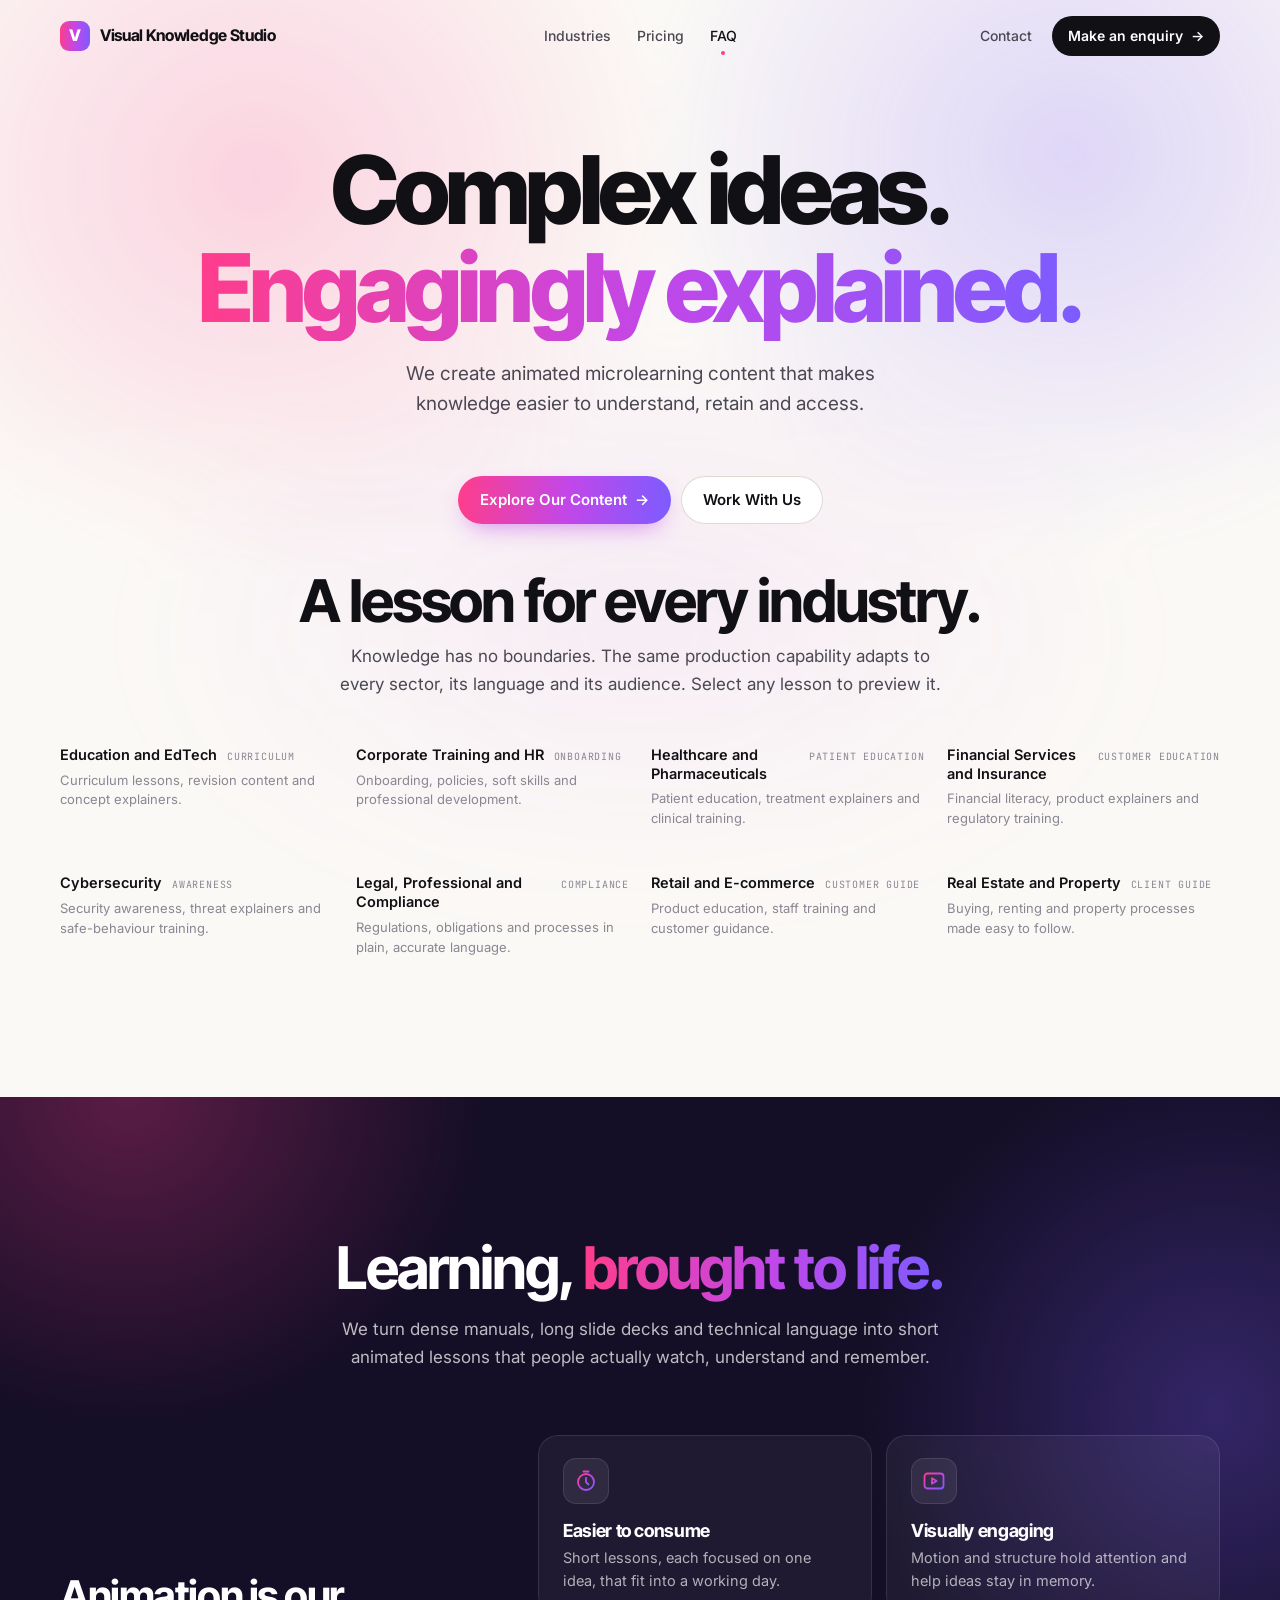
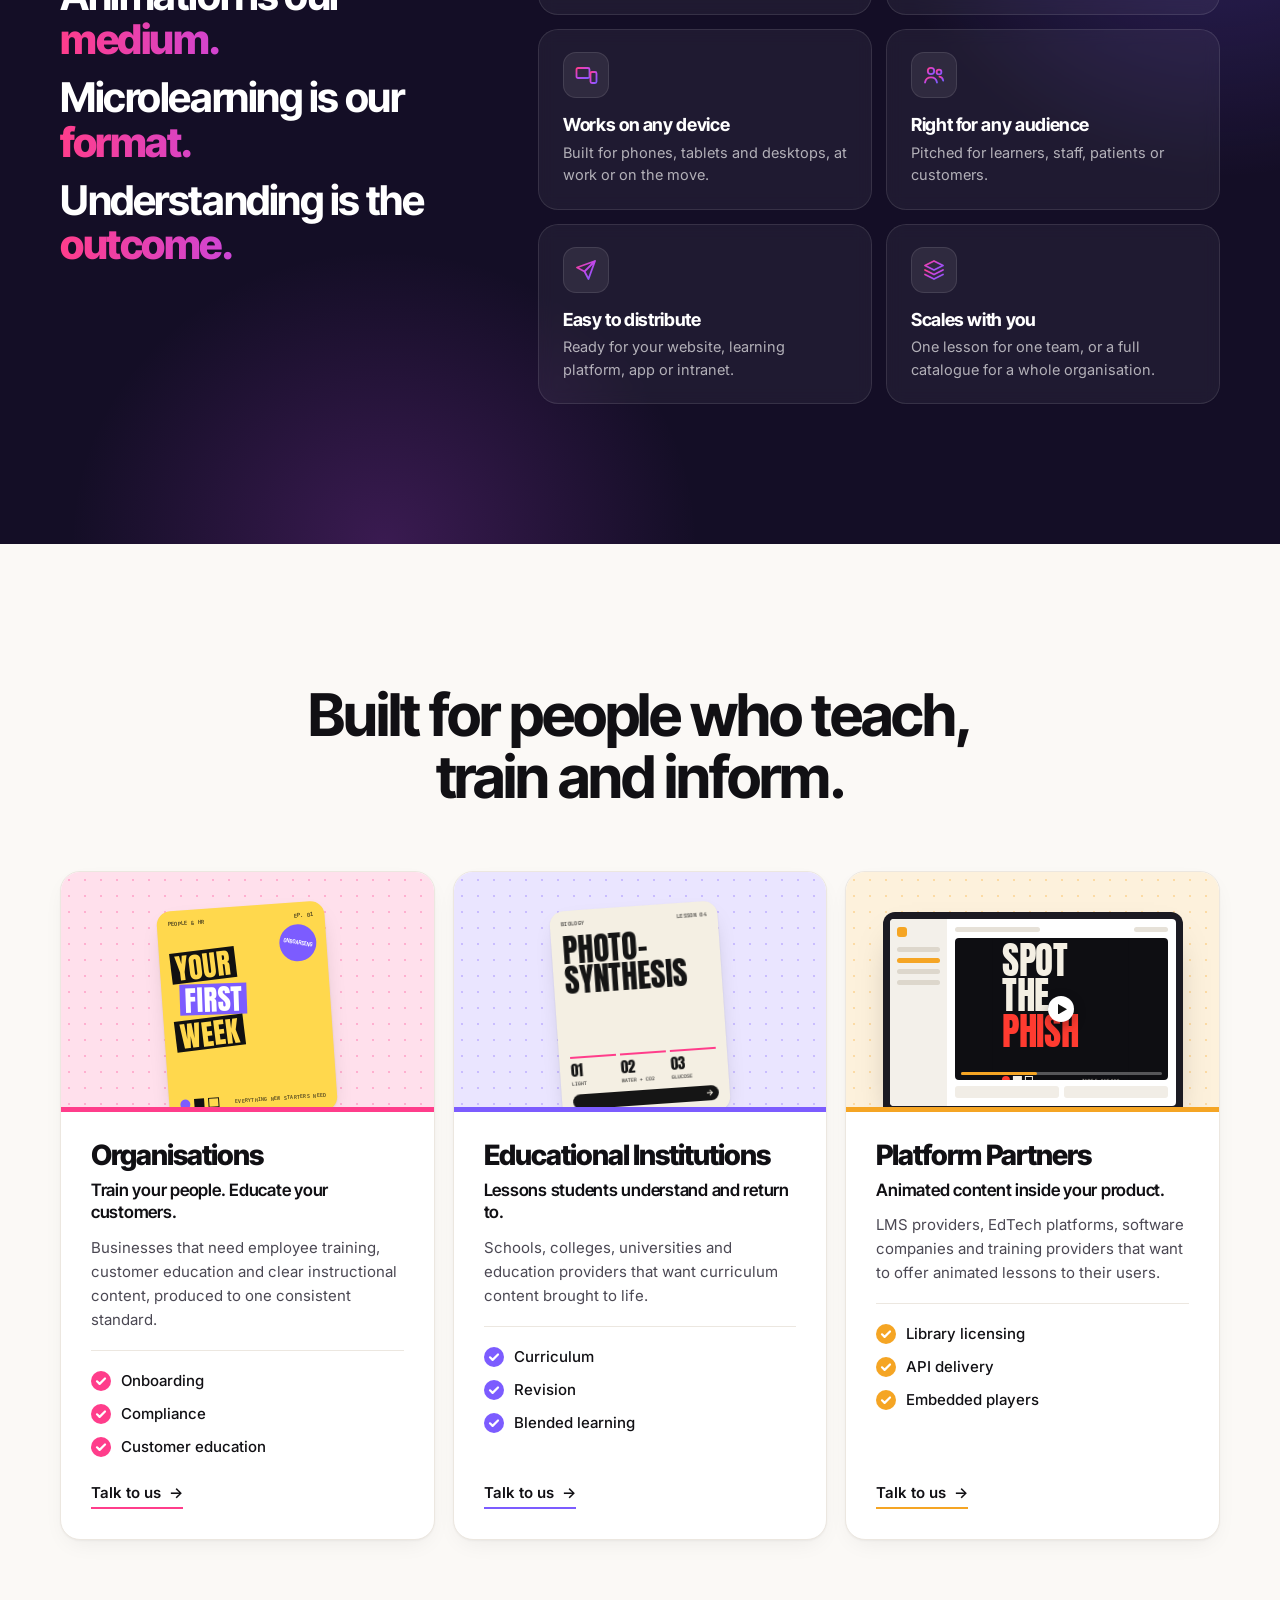
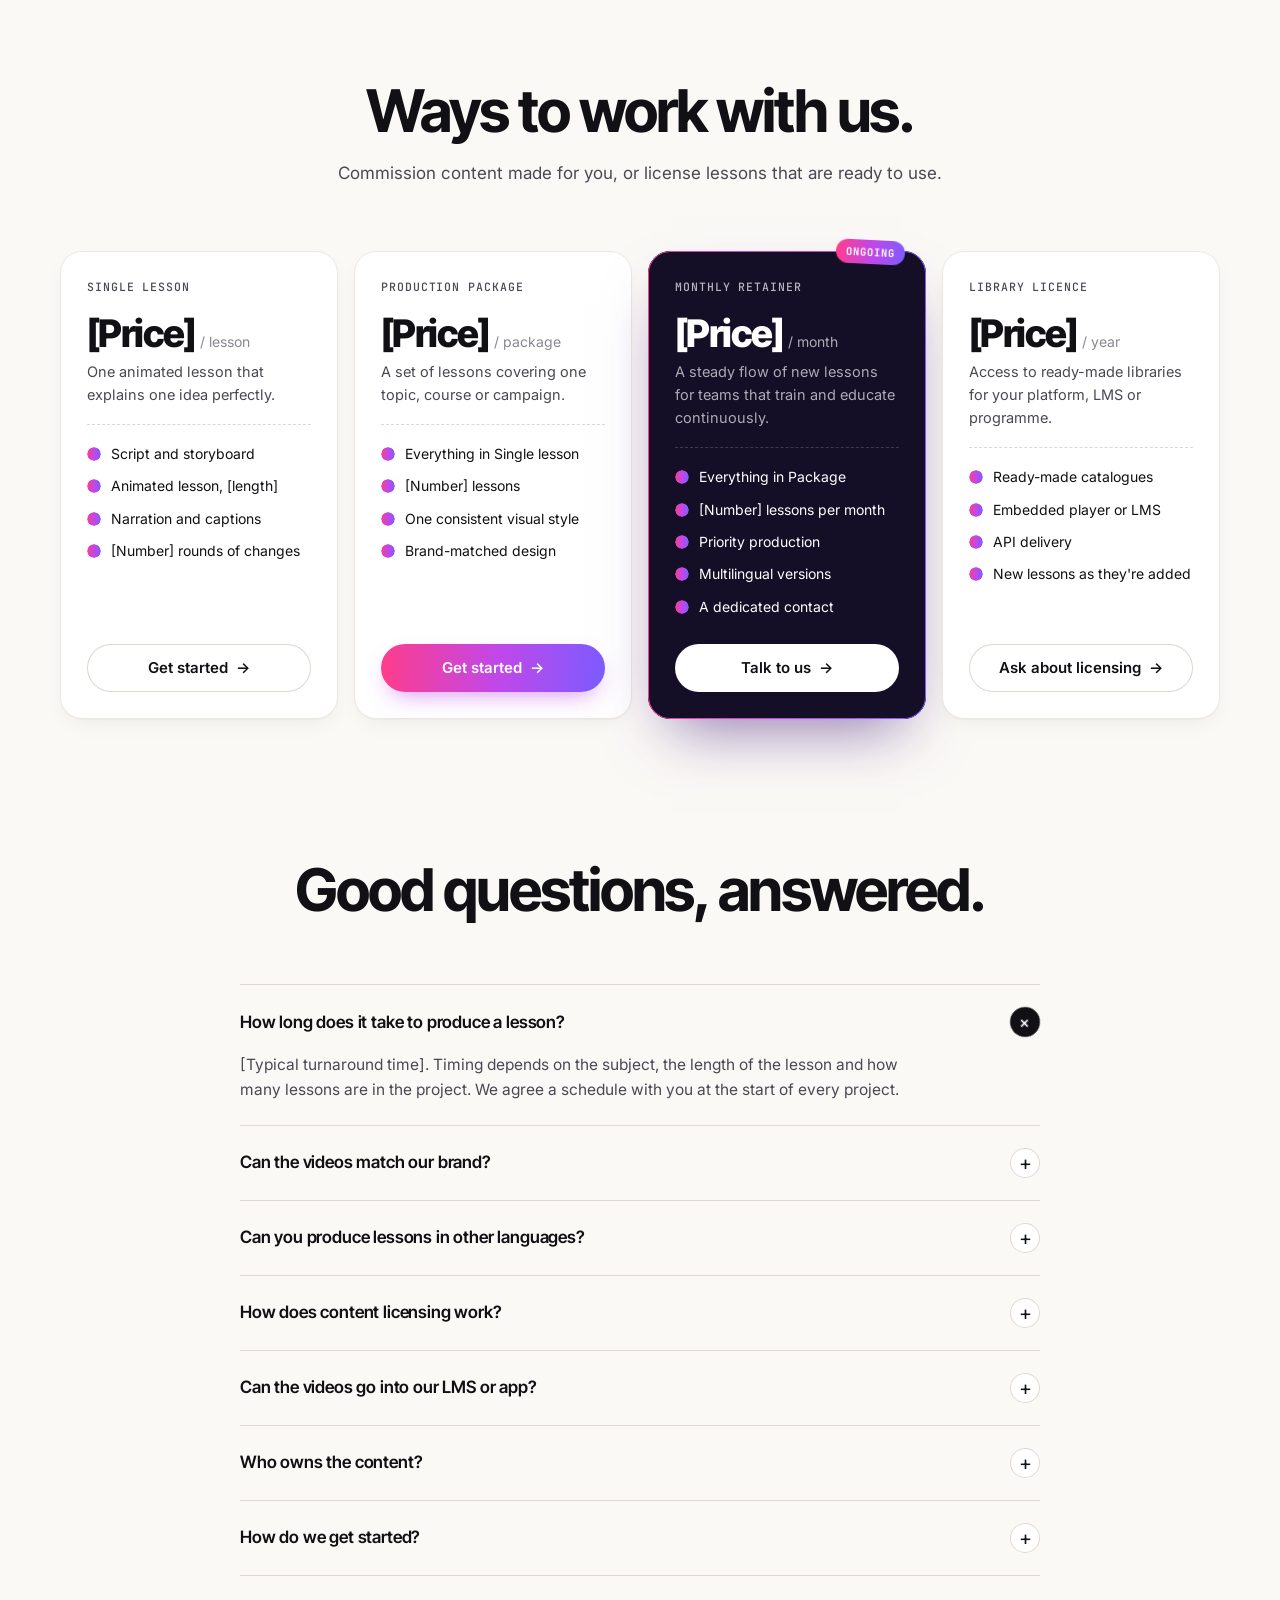
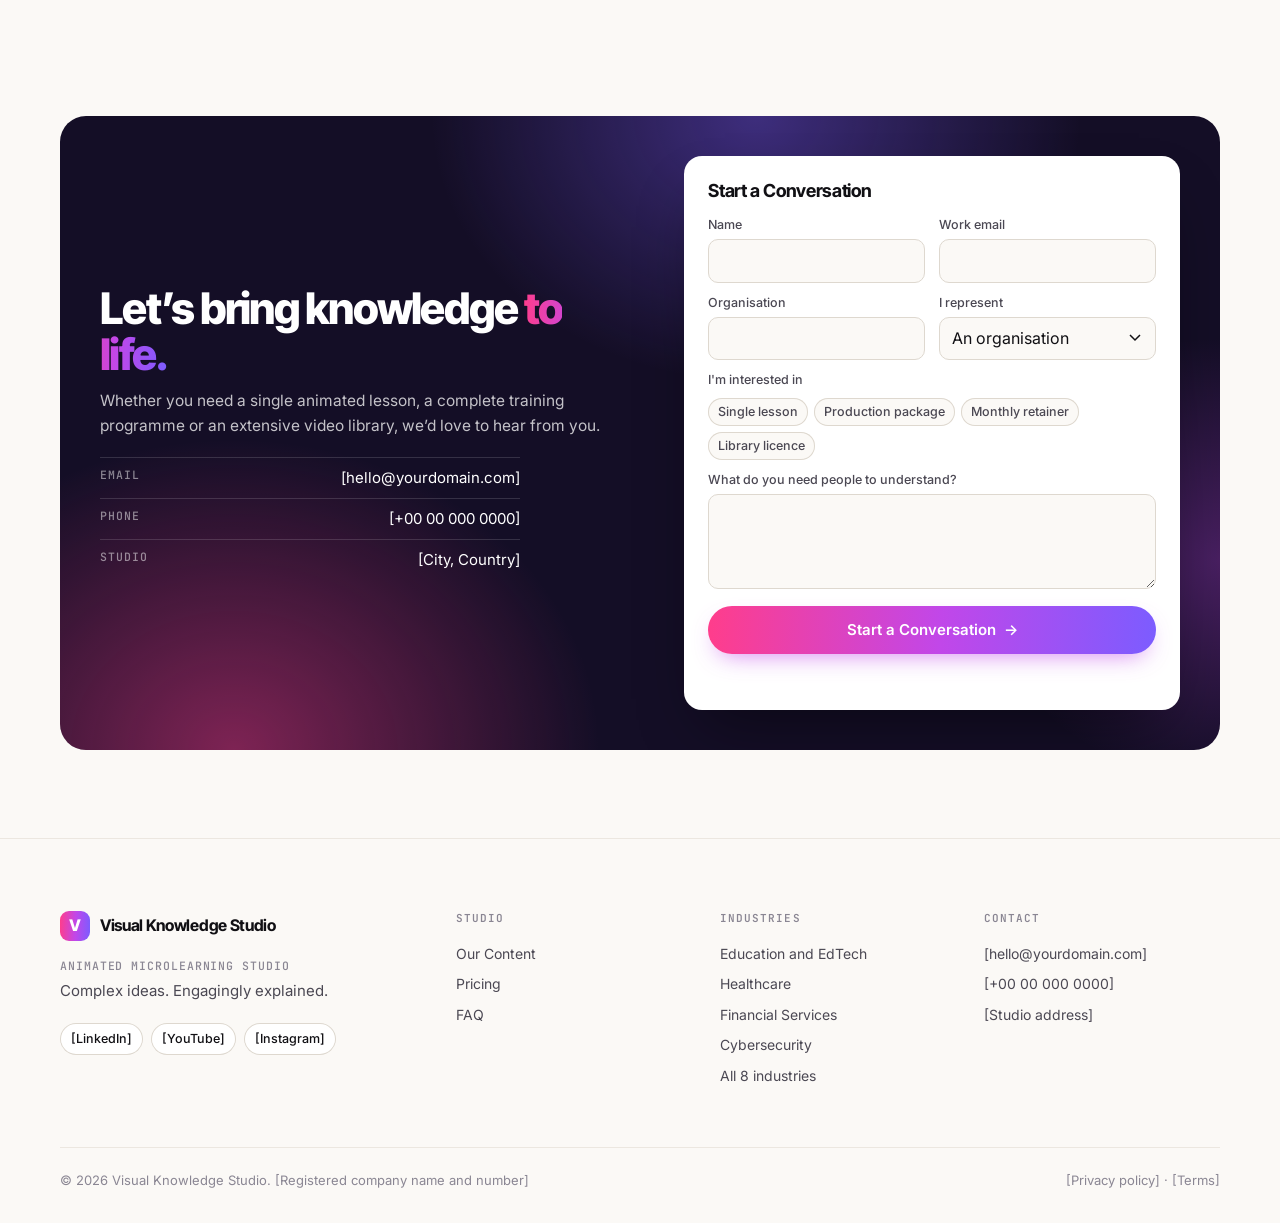
==== index.html @ cc878cf3 "Visual Knowledge Studio homepage Co-Authored-By: Claude Opus 5.5 <noreply@anthropic.com>" ====
<!doctype html>
<html lang="en">
<head>
  <meta charset="utf-8">
  <meta name="viewport" content="width=device-width, initial-scale=1">
  <title>Visual Knowledge Studio | Animated Microlearning Studio</title>
  <meta name="description" content="Visual Knowledge Studio is an animated microlearning studio. We turn complex information into short, engaging animated lessons and licensable video libraries for organisations, institutions and learning platforms.">
  <meta property="og:title" content="Visual Knowledge Studio | Animated Microlearning Studio">
  <meta property="og:description" content="Complex ideas. Engagingly explained. Animated microlearning, educational video libraries and corporate training content.">
  <meta property="og:type" content="website">
  <meta name="theme-color" content="#FBF9F6">
  <link rel="preconnect" href="https://fonts.googleapis.com">
  <link rel="preconnect" href="https://fonts.gstatic.com" crossorigin>
  <link href="https://fonts.googleapis.com/css2?family=Anton&family=Instrument+Serif:ital@0;1&family=Inter+Tight:wght@500;600;700;800&family=Inter:wght@400;500;600&family=JetBrains+Mono:wght@500;600&display=swap" rel="stylesheet">
  <link rel="stylesheet" href="styles.css">
  <link rel="icon" href="data:image/svg+xml,%3Csvg xmlns='http://www.w3.org/2000/svg' viewBox='0 0 32 32'%3E%3Cdefs%3E%3ClinearGradient id='g' x1='0' x2='1'%3E%3Cstop offset='0' stop-color='%23FF3D8B'/%3E%3Cstop offset='1' stop-color='%237C5CFF'/%3E%3C/linearGradient%3E%3C/defs%3E%3Crect width='32' height='32' rx='8' fill='url(%23g)'/%3E%3Cpath d='M9 10l7 12 7-12' fill='none' stroke='%23fff' stroke-width='3.2' stroke-linecap='round' stroke-linejoin='round'/%3E%3C/svg%3E">
  <script type="application/ld+json">
  {"@context":"https://schema.org","@type":"Organization","name":"Visual Knowledge Studio","alternateName":"VKS","description":"Animated microlearning studio producing and licensing animated educational and training video content.","slogan":"Complex ideas. Engagingly explained."}
  </script>
</head>
<body>

<a class="skip" href="#main">Skip to content</a>

<!-- ============ NAVIGATION ============ -->
<header class="nav" id="top">
  <div class="nav__inner wrap">
    <a href="#top" class="brand" aria-label="Visual Knowledge Studio home">
      <span class="brand__mark" aria-hidden="true">V</span>
      <span class="brand__word">Visual Knowledge Studio</span>
    </a>
    <nav class="nav__links" aria-label="Primary">
      <a href="#industries">Industries</a>
      <a href="#pricing">Pricing</a>
      <a href="#faq">FAQ</a>
    </nav>
    <div class="nav__right">
      <a href="#contact" class="nav__text">Contact</a>
      <a href="#contact" class="btn btn--dark btn--sm">Make an enquiry <span class="arr">&rarr;</span></a>
    </div>
    <button class="nav__toggle" aria-label="Open menu" aria-expanded="false" aria-controls="mobile-menu">
      <span></span><span></span>
    </button>
  </div>
  <div class="mobile-menu" id="mobile-menu" hidden>
    <a href="#industries">Industries</a>
    <a href="#pricing">Pricing</a>
    <a href="#faq">FAQ</a>
    <a href="#contact" class="btn btn--dark">Make an enquiry</a>
  </div>
</header>

<main id="main">

<!-- ============ HERO ============ -->
<section class="hero" aria-labelledby="hero-title">
  <div class="hero__glow" aria-hidden="true"></div>
  <div class="wrap hero__inner">
    <h1 id="hero-title" class="hero__title">
      <span>Complex ideas.</span>
      <span class="grad">Engagingly explained.</span>
    </h1>
    <p class="hero__sub">We create animated microlearning content that makes knowledge easier to understand, retain and access.</p>

    <div class="hero__ctas">
      <a href="#industries" class="btn btn--grad">Explore Our Content <span class="arr">&rarr;</span></a>
      <a href="#contact" class="btn btn--line">Work With Us</a>
    </div>
  </div>

</section>

<!-- ============ INDUSTRIES / OUR CONTENT (poster wall) ============ -->
<section class="sec wall" id="industries" aria-labelledby="wall-title">
  <div class="wrap">
    <header class="head">
      <h2 id="wall-title" class="h2">A lesson for every industry.</h2>
      <p class="head__sub">Knowledge has no boundaries. The same production capability adapts to every sector, its language and its audience. Select any lesson to preview it.</p>
    </header>
    <div class="wall__grid" id="wall"></div>
  </div>
</section>

<!-- ============ INTRODUCTION ============ -->
<section class="intro" aria-labelledby="intro-title">
  <span class="intro__glow" aria-hidden="true"></span>
  <svg width="0" height="0" style="position:absolute" aria-hidden="true" focusable="false">
    <defs><linearGradient id="ic-grad" x1="0" y1="0" x2="1" y2="1"><stop offset="0" class="ic-s1"/><stop offset=".5" class="ic-s2"/><stop offset="1" class="ic-s3"/></linearGradient></defs>
  </svg>
  <div class="wrap">
    <header class="head">
      <h2 id="intro-title" class="h2 h2--light">Learning, <span class="grad">brought to life.</span></h2>
      <p class="head__sub">We turn dense manuals, long slide decks and technical language into short animated lessons that people actually watch, understand and remember.</p>
    </header>

    <div class="intro__body">
      <p class="intro__say reveal">
        <span>Animation is our <b class="grad">medium.</b></span>
        <span>Microlearning is our <b class="grad">format.</b></span>
        <span>Understanding is the <b class="grad">outcome.</b></span>
      </p>

      <ul class="benefits">
        <li class="reveal"><span class="benefits__ic"><svg viewBox="0 0 24 24"><circle cx="12" cy="13" r="8"/><path d="M12 9v4l2.5 2.5M9.5 2.5h5"/></svg></span><h3>Easier to consume</h3><p>Short lessons, each focused on one idea, that fit into a working day.</p></li>
        <li class="reveal"><span class="benefits__ic"><svg viewBox="0 0 24 24"><rect x="2.5" y="4.5" width="19" height="15" rx="3"/><path d="M10 9.2v5.6l4.6-2.8z"/></svg></span><h3>Visually engaging</h3><p>Motion and structure hold attention and help ideas stay in memory.</p></li>
        <li class="reveal"><span class="benefits__ic"><svg viewBox="0 0 24 24"><rect x="2.5" y="5" width="13" height="10" rx="1.5"/><path d="M1.5 18.5h12"/><rect x="16.5" y="9" width="6" height="11" rx="1.5"/></svg></span><h3>Works on any device</h3><p>Built for phones, tablets and desktops, at work or on the move.</p></li>
        <li class="reveal"><span class="benefits__ic"><svg viewBox="0 0 24 24"><circle cx="9" cy="8" r="3.2"/><path d="M3 19.5c.6-3.3 3-5.2 6-5.2s5.4 1.9 6 5.2"/><circle cx="17" cy="9" r="2.4"/><path d="M17.5 13.6c2 .3 3.3 1.8 3.7 4"/></svg></span><h3>Right for any audience</h3><p>Pitched for learners, staff, patients or customers.</p></li>
        <li class="reveal"><span class="benefits__ic"><svg viewBox="0 0 24 24"><path d="M21 3 10.5 13.5M21 3l-6.5 18-4-7.5L3 9.5z"/></svg></span><h3>Easy to distribute</h3><p>Ready for your website, learning platform, app or intranet.</p></li>
        <li class="reveal"><span class="benefits__ic"><svg viewBox="0 0 24 24"><path d="m12 3 9 4.5-9 4.5-9-4.5z"/><path d="m3 12 9 4.5 9-4.5M3 16.5 12 21l9-4.5"/></svg></span><h3>Scales with you</h3><p>One lesson for one team, or a full catalogue for a whole organisation.</p></li>
      </ul>
    </div>
  </div>
</section>

<!-- ============ WHO WE WORK WITH ============ -->
<section class="sec who" aria-labelledby="who-title">
  <div class="wrap">
    <header class="head">
      <h2 id="who-title" class="h2">Built for people who teach, train and inform.</h2>
    </header>
    <div class="who__grid">
      <article class="card who__card reveal" style="--w:var(--pink)">
        <div class="who__art" aria-hidden="true"><div class="who__poster" data-poster="1"></div></div>
        <div class="who__body">
          <h3>Organisations</h3>
          <p class="who__line">Train your people. Educate your customers.</p>
          <p>Businesses that need employee training, customer education and clear instructional content, produced to one consistent standard.</p>
          <ul class="who__list"><li>Onboarding</li><li>Compliance</li><li>Customer education</li></ul>
          <a class="who__link" href="#contact">Talk to us <span class="arr">&rarr;</span></a>
        </div>
      </article>
      <article class="card who__card reveal" style="--w:var(--violet)">
        <div class="who__art" aria-hidden="true"><div class="who__poster" data-poster="0"></div></div>
        <div class="who__body">
          <h3>Educational Institutions</h3>
          <p class="who__line">Lessons students understand and return to.</p>
          <p>Schools, colleges, universities and education providers that want curriculum content brought to life.</p>
          <ul class="who__list"><li>Curriculum</li><li>Revision</li><li>Blended learning</li></ul>
          <a class="who__link" href="#contact">Talk to us <span class="arr">&rarr;</span></a>
        </div>
      </article>
      <article class="card who__card reveal" style="--w:#F5A524">
        <div class="who__art" aria-hidden="true">
          <div class="laptop">
            <div class="laptop__screen">
              <div class="lms">
                <div class="lms__side"><i class="lms__logo"></i><i></i><i class="is-on"></i><i></i><i></i></div>
                <div class="lms__main">
                  <div class="lms__bar"><i></i><i></i></div>
                  <div class="lms__video"><div class="lms__poster" data-poster="4"></div><span class="lms__play"><svg viewBox="0 0 12 14"><path d="M0 0l12 7-12 7z"/></svg></span><span class="lms__progress"><b></b></span></div>
                  <div class="lms__rows"><i></i><i></i></div>
                </div>
              </div>
            </div>
            <div class="laptop__base"></div>
          </div>
        </div>
        <div class="who__body">
          <h3>Platform Partners</h3>
          <p class="who__line">Animated content inside your product.</p>
          <p>LMS providers, EdTech platforms, software companies and training providers that want to offer animated lessons to their users.</p>
          <ul class="who__list"><li>Library licensing</li><li>API delivery</li><li>Embedded players</li></ul>
          <a class="who__link" href="#contact">Talk to us <span class="arr">&rarr;</span></a>
        </div>
      </article>
    </div>
  </div>
</section>

<!-- ============ PRICING ============ -->
<section class="sec pricing" id="pricing" aria-labelledby="pricing-title">
  <div class="wrap">
    <header class="head">
      <h2 id="pricing-title" class="h2">Ways to work with us.</h2>
      <p class="head__sub">Commission content made for you, or license lessons that are ready to use.</p>
    </header>

    <div class="plans">
      <article class="plan reveal">
        <span class="mono">Single lesson</span>
        <p class="plan__price"><b>[Price]</b><small>/ lesson</small></p>
        <p class="plan__desc">One animated lesson that explains one idea perfectly.</p>
        <ul>
          <li>Script and storyboard</li>
          <li>Animated lesson, [length]</li>
          <li>Narration and captions</li>
          <li>[Number] rounds of changes</li>
        </ul>
        <a href="#contact" class="btn btn--line btn--full" data-plan="Single lesson">Get started <span class="arr">&rarr;</span></a>
      </article>
      <article class="plan reveal">
        <span class="mono">Production package</span>
        <p class="plan__price"><b>[Price]</b><small>/ package</small></p>
        <p class="plan__desc">A set of lessons covering one topic, course or campaign.</p>
        <ul>
          <li>Everything in Single lesson</li>
          <li>[Number] lessons</li>
          <li>One consistent visual style</li>
          <li>Brand-matched design</li>
        </ul>
        <a href="#contact" class="btn btn--grad btn--full" data-plan="Production package">Get started <span class="arr">&rarr;</span></a>
      </article>
      <article class="plan plan--dark reveal">
        <span class="plan__flag">Ongoing</span>
        <span class="mono">Monthly retainer</span>
        <p class="plan__price"><b>[Price]</b><small>/ month</small></p>
        <p class="plan__desc">A steady flow of new lessons for teams that train and educate continuously.</p>
        <ul>
          <li>Everything in Package</li>
          <li>[Number] lessons per month</li>
          <li>Priority production</li>
          <li>Multilingual versions</li>
          <li>A dedicated contact</li>
        </ul>
        <a href="#contact" class="btn btn--light btn--full" data-plan="Monthly retainer">Talk to us <span class="arr">&rarr;</span></a>
      </article>
      <article class="plan reveal">
        <span class="mono">Library licence</span>
        <p class="plan__price"><b>[Price]</b><small>/ year</small></p>
        <p class="plan__desc">Access to ready-made libraries for your platform, LMS or programme.</p>
        <ul>
          <li>Ready-made catalogues</li>
          <li>Embedded player or LMS</li>
          <li>API delivery</li>
          <li>New lessons as they're added</li>
        </ul>
        <a href="#contact" class="btn btn--line btn--full" data-plan="Library licence">Ask about licensing <span class="arr">&rarr;</span></a>
      </article>
    </div>
  </div>
</section>

<!-- ============ FAQ ============ -->
<section class="sec faq" id="faq" aria-labelledby="faq-title">
  <div class="wrap wrap--narrow">
    <header class="head">
      <h2 id="faq-title" class="h2">Good questions, answered.</h2>
    </header>
    <div class="faq__list">
      <details open>
        <summary>How long does it take to produce a lesson?</summary>
        <p>[Typical turnaround time]. Timing depends on the subject, the length of the lesson and how many lessons are in the project. We agree a schedule with you at the start of every project.</p>
      </details>
      <details>
        <summary>Can the videos match our brand?</summary>
        <p>Yes. Custom content uses your colours, fonts, logo and tone of voice, so every lesson looks and sounds like it came from you.</p>
      </details>
      <details>
        <summary>Can you produce lessons in other languages?</summary>
        <p>Yes. We adapt narration, captions and on-screen text so the same lesson can serve audiences in different languages and regions. [List of available languages].</p>
      </details>
      <details>
        <summary>How does content licensing work?</summary>
        <p>You pay for access to one or more of our ready-made libraries and use the lessons inside your own platform, website or training programme. Licences can cover a single collection or several, and can be extended with custom lessons. [Licence terms].</p>
      </details>
      <details>
        <summary>Can the videos go into our LMS or app?</summary>
        <p>Yes. Lessons can be delivered as files, through an embedded player, into your learning management system, or through an API. Tell us which platform you use and we will deliver in a format it accepts.</p>
      </details>
      <details>
        <summary>Who owns the content?</summary>
        <p>[Ownership terms for custom content]. Licensed library content remains ours, and your licence gives you the right to use it on the terms agreed.</p>
      </details>
      <details>
        <summary>How do we get started?</summary>
        <p>Send us an enquiry using the form below. Tell us what you need people to understand and who the audience is, and we will come back to you with ideas and next steps.</p>
      </details>
    </div>
  </div>
</section>

<!-- ============ FINAL CTA ============ -->
<section class="sec cta-wrap" id="contact" aria-labelledby="cta-title">
  <div class="wrap">
    <div class="cta">
      <div class="cta__glow" aria-hidden="true"></div>
      <div class="cta__copy">
        <h2 id="cta-title" class="cta__title">Let&rsquo;s bring knowledge <span class="grad">to life.</span></h2>
        <p class="cta__sub">Whether you need a single animated lesson, a complete training programme or an extensive video library, we&rsquo;d love to hear from you.</p>
        <ul class="cta__contact">
          <li><span class="mono mono--dim">Email</span><a href="mailto:hello@yourdomain.com">[hello@yourdomain.com]</a></li>
          <li><span class="mono mono--dim">Phone</span><span>[+00 00 000 0000]</span></li>
          <li><span class="mono mono--dim">Studio</span><span>[City, Country]</span></li>
        </ul>
      </div>

      <form class="form" id="enquiry" novalidate>
        <h3 class="form__title">Start a Conversation</h3>
        <div class="form__row">
          <div class="field">
            <label for="f-name">Name</label>
            <input id="f-name" name="name" type="text" autocomplete="name" required>
            <small class="field__err">Please enter your name.</small>
          </div>
          <div class="field">
            <label for="f-email">Work email</label>
            <input id="f-email" name="email" type="email" autocomplete="email" required>
            <small class="field__err">Please enter a valid email address.</small>
          </div>
        </div>
        <div class="form__row">
          <div class="field">
            <label for="f-org">Organisation</label>
            <input id="f-org" name="organisation" type="text" autocomplete="organization">
          </div>
          <div class="field">
            <label for="f-type">I represent</label>
            <select id="f-type" name="type">
              <option>An organisation</option>
              <option>An educational institution</option>
              <option>A platform or LMS provider</option>
              <option>Other</option>
            </select>
          </div>
        </div>
        <fieldset class="field field--chips">
          <legend>I'm interested in</legend>
          <label><input type="checkbox" name="interest" value="Single lesson"><span>Single lesson</span></label>
          <label><input type="checkbox" name="interest" value="Production package"><span>Production package</span></label>
          <label><input type="checkbox" name="interest" value="Monthly retainer"><span>Monthly retainer</span></label>
          <label><input type="checkbox" name="interest" value="Library licence"><span>Library licence</span></label>
        </fieldset>
        <div class="field">
          <label for="f-msg">What do you need people to understand?</label>
          <textarea id="f-msg" name="message" rows="3"></textarea>
        </div>
        <button type="submit" class="btn btn--grad btn--full">Start a Conversation <span class="arr">&rarr;</span></button>
        <p class="form__status" id="form-status" role="status"></p>
      </form>
    </div>
  </div>
</section>

</main>

<!-- ============ FOOTER ============ -->
<footer class="footer">
  <div class="wrap">
    <div class="footer__top">
      <div class="footer__brand">
        <a href="#top" class="brand" aria-label="Back to top">
          <span class="brand__mark" aria-hidden="true">V</span>
          <span class="brand__word">Visual Knowledge Studio</span>
        </a>
        <p class="mono mono--muted">Animated Microlearning Studio</p>
        <p class="footer__tag">Complex ideas. Engagingly explained.</p>
        <div class="footer__social">
          <a href="#" aria-label="LinkedIn (placeholder)">[LinkedIn]</a>
          <a href="#" aria-label="YouTube (placeholder)">[YouTube]</a>
          <a href="#" aria-label="Instagram (placeholder)">[Instagram]</a>
        </div>
      </div>
      <div class="footer__cols">
        <div>
          <h4>Studio</h4>
          <a href="#industries">Our Content</a>
          <a href="#pricing">Pricing</a>
          <a href="#faq">FAQ</a>
        </div>
        <div>
          <h4>Industries</h4>
          <a href="#industries">Education and EdTech</a>
          <a href="#industries">Healthcare</a>
          <a href="#industries">Financial Services</a>
          <a href="#industries">Cybersecurity</a>
          <a href="#industries">All 8 industries</a>
        </div>
        <div>
          <h4>Contact</h4>
          <span>[hello@yourdomain.com]</span>
          <span>[+00 00 000 0000]</span>
          <span>[Studio address]</span>
        </div>
      </div>
    </div>
    <div class="footer__bottom">
      <span>&copy; <span id="year"></span> Visual Knowledge Studio. [Registered company name and number]</span>
      <span><a href="#">[Privacy policy]</a> &middot; <a href="#">[Terms]</a></span>
    </div>
  </div>
</footer>

<!-- ============ PREVIEW MODAL ============ -->
<div class="modal" id="modal" hidden role="dialog" aria-modal="true" aria-labelledby="modal-title">
  <div class="modal__backdrop" data-close></div>
  <div class="modal__box">
    <button class="modal__close" data-close aria-label="Close preview">&times;</button>
    <div class="modal__media" id="modal-media"></div>
    <div class="modal__meta">
      <span class="mono mono--muted" id="modal-cat"></span>
      <h3 id="modal-title"></h3>
      <p id="modal-desc"></p>
      <ol class="modal__beats" id="modal-beats"></ol>
      <div class="modal__track"><div class="modal__fill" id="modal-fill"></div></div>
      <p class="modal__ph" id="modal-ph"><span class="pill pill--sm">Sample preview</span> Replace with your finished video.</p>
      <a href="#contact" class="btn btn--grad" data-close-go>Request a lesson like this <span class="arr">&rarr;</span></a>
    </div>
  </div>
</div>

<script src="script.js" defer></script>
</body>
</html>
---- styles.css ----
/* =========================================================
   Visual Knowledge Studio
   ========================================================= */
:root {
  --bg: #FBF9F6;
  --bg-2: #F4F0EA;
  --card: #FFFFFF;
  --ink: #111014;
  --ink-2: #4B4853;
  --ink-3: #8A8693;
  --line: #ECE7E0;
  --line-2: #DED8CF;
  --pink: #FF3D8B;
  --magenta: #C147E9;
  --violet: #7C5CFF;
  --grad: linear-gradient(92deg, #FF3D8B 0%, #C147E9 52%, #7C5CFF 100%);
  --night: #140E26;
  --night-2: #1E1538;
  --tint: #F1E9FF;
  --tint-ink: #6A3FE0;
  --c1: 255 61 139;
  --c2: 193 71 233;
  --c3: 124 92 255;
  --on-grad: #FFFFFF;

  --f-head: "Inter Tight", "Inter", system-ui, sans-serif;
  --f-body: "Inter", system-ui, -apple-system, "Segoe UI", sans-serif;
  --f-mono: "JetBrains Mono", ui-monospace, Menlo, Consolas, monospace;
  --f-poster: "Anton", "Impact", sans-serif;
  --f-serif: "Instrument Serif", Georgia, serif;

  --wrap: 1240px;
  --gutter: clamp(16px, 4vw, 40px);
  --sec: clamp(88px, 11vw, 140px);
  --r: 20px;
  --r-sm: 12px;
  --ease: cubic-bezier(.2, .7, .1, 1);
  --shadow: 0 1px 2px rgba(17,16,20,.04), 0 8px 24px -8px rgba(17,16,20,.08);
  --shadow-lg: 0 2px 4px rgba(17,16,20,.05), 0 28px 60px -20px rgba(40,20,80,.28);
}

*, *::before, *::after { box-sizing: border-box; }
html { scroll-behavior: smooth; -webkit-text-size-adjust: 100%; }
body {
  margin: 0; font-family: var(--f-body); font-size: 16px; line-height: 1.6;
  color: var(--ink); background: var(--bg);
  -webkit-font-smoothing: antialiased; overflow-x: hidden;
}
img, svg { display: block; max-width: 100%; }
a { color: inherit; text-decoration: none; }
button { font: inherit; color: inherit; background: none; border: 0; cursor: pointer; padding: 0; }
:focus-visible { outline: 2px solid var(--violet); outline-offset: 3px; border-radius: 4px; }
section[id] { scroll-margin-top: 80px; }
.sr { position: absolute; width: 1px; height: 1px; overflow: hidden; clip: rect(0 0 0 0); white-space: nowrap; }
.skip { position: absolute; left: -9999px; top: 8px; background: var(--ink); color: #fff; padding: 8px 14px; z-index: 300; border-radius: 8px; }
.skip:focus { left: 8px; }

.wrap { max-width: var(--wrap); margin: 0 auto; padding: 0 var(--gutter); }
.wrap--narrow { max-width: 880px; }

/* ---------- Type helpers ---------- */
.grad { background: var(--grad-text, var(--grad)); -webkit-background-clip: text; background-clip: text; color: transparent; }
.h2 {
  font-family: var(--f-head); font-weight: 700; font-size: clamp(34px, 4.6vw, 60px);
  line-height: 1.04; letter-spacing: -.035em; margin: 0;
}
.h2--light { color: #fff; }
.mono { font-family: var(--f-mono); font-size: 11.5px; font-weight: 500; letter-spacing: .08em; text-transform: uppercase; color: var(--ink-2); }
.mono--muted { color: var(--ink-3); }
.mono--dim { color: rgba(255,255,255,.5); }

.pill {
  display: inline-flex; align-items: center; gap: 8px; margin: 0;
  font-family: var(--f-mono); font-size: 11px; font-weight: 600; letter-spacing: .1em; text-transform: uppercase;
  padding: 6px 12px; border-radius: 999px; background: var(--tint); color: var(--tint-ink);
}
.pill--sm { font-size: 10px; padding: 3px 9px; }
.pill--glow { background: #fff; color: var(--ink); box-shadow: 0 0 0 1px var(--line), 0 6px 20px -6px rgb(var(--c2) / .35); }
.pill--onDark { background: rgba(255,255,255,.1); color: var(--tint); }
.pill__dot { width: 7px; height: 7px; border-radius: 50%; background: var(--grad); box-shadow: 0 0 0 3px rgb(var(--c1) / .18); }

/* ---------- Buttons ---------- */
.btn {
  display: inline-flex; align-items: center; justify-content: center; gap: 8px;
  height: 48px; padding: 0 22px; border-radius: 999px;
  font-family: var(--f-body); font-weight: 600; font-size: 15px; white-space: nowrap;
  transition: transform .3s var(--ease), box-shadow .3s var(--ease), background .3s, color .3s, border-color .3s;
}
.btn .arr { transition: transform .3s var(--ease); }
.btn:hover .arr { transform: translateX(3px); }
.btn--sm { height: 40px; padding: 0 16px; font-size: 14px; }
.btn--full { width: 100%; }
.btn--dark { background: var(--ink); color: #fff; }
.btn--dark:hover { background: #2A2730; }
.btn--grad { background: var(--grad); color: var(--on-grad); box-shadow: 0 10px 24px -10px rgb(var(--c2) / .7); }
.btn--grad:hover { transform: translateY(-1px); box-shadow: 0 14px 30px -10px rgb(var(--c2) / .85); }
.btn--line { background: #fff; color: var(--ink); box-shadow: inset 0 0 0 1px var(--line-2); }
.btn--line:hover { box-shadow: inset 0 0 0 1px var(--ink); }
.btn--light { background: #fff; color: var(--ink); }
.btn--light:hover { background: var(--tint); }

/* ---------- Cards ---------- */
.card { background: var(--card); border: 1px solid var(--line); border-radius: var(--r); box-shadow: var(--shadow); }
.tags { list-style: none; padding: 0; margin: 0; display: flex; flex-wrap: wrap; gap: 6px; }
.tags li { font-size: 12px; font-weight: 500; padding: 4px 10px; border-radius: 999px; background: var(--bg-2); color: var(--ink-2); }

/* ---------- Navigation ---------- */
.nav { position: fixed; inset: 0 0 auto 0; z-index: 100; transition: background .3s, box-shadow .3s; }
.nav.is-scrolled { background: rgba(251,249,246,.85); backdrop-filter: blur(14px); -webkit-backdrop-filter: blur(14px); box-shadow: 0 1px 0 var(--line); }
.nav__inner { display: grid; grid-template-columns: 1fr auto 1fr; align-items: center; height: 72px; gap: 24px; }
.brand { display: inline-flex; align-items: center; gap: 10px; font-family: var(--f-head); font-weight: 700; font-size: 16px; letter-spacing: -.02em; }
.brand__mark { width: 30px; height: 30px; border-radius: 9px; background: var(--grad); color: #fff; display: grid; place-items: center; font-weight: 800; font-size: 16px; }
.nav__links { display: flex; gap: 26px; font-size: 14px; font-weight: 500; color: var(--ink-2); }
.nav__links a { transition: color .2s; padding: 6px 0; position: relative; }
.nav__links a:hover, .nav__links a.is-active { color: var(--ink); }
.nav__links a.is-active::after { content: ""; position: absolute; left: 50%; bottom: -2px; width: 4px; height: 4px; border-radius: 50%; background: var(--pink); transform: translateX(-50%); }
.nav__right { display: flex; justify-content: flex-end; align-items: center; gap: 20px; }
.nav__text { font-size: 14px; font-weight: 500; color: var(--ink-2); }
.nav__text:hover { color: var(--ink); }
.nav__toggle { display: none; width: 44px; height: 44px; justify-self: end; position: relative; }
.nav__toggle span { position: absolute; left: 11px; right: 11px; height: 2px; border-radius: 2px; background: var(--ink); transition: transform .3s var(--ease), top .3s var(--ease); }
.nav__toggle span:first-child { top: 17px; }
.nav__toggle span:last-child { top: 25px; }
.nav__toggle[aria-expanded="true"] span:first-child { top: 21px; transform: rotate(45deg); }
.nav__toggle[aria-expanded="true"] span:last-child { top: 21px; transform: rotate(-45deg); }
.mobile-menu { display: flex; flex-direction: column; padding: 8px var(--gutter) 24px; background: var(--bg); box-shadow: 0 1px 0 var(--line); }
.mobile-menu[hidden] { display: none; }
.mobile-menu a:not(.btn) { font-family: var(--f-head); font-size: 24px; font-weight: 600; letter-spacing: -.02em; padding: 12px 0; border-bottom: 1px solid var(--line); }
.mobile-menu .btn { margin-top: 20px; }

/* ---------- Hero ---------- */
.hero { position: relative; padding: 118px 0 8px; text-align: center; }
.hero__glow {
  position: absolute; inset: -10% -10% auto; height: 1150px; pointer-events: none; z-index: 0;
  -webkit-mask-image: linear-gradient(to bottom, #000 40%, transparent 100%);
  mask-image: linear-gradient(to bottom, #000 40%, transparent 100%);
  background:
    radial-gradient(40% 50% at 25% 20%, rgb(var(--c1) / .20), transparent 70%),
    radial-gradient(40% 50% at 78% 18%, rgb(var(--c3) / .22), transparent 70%),
    radial-gradient(50% 40% at 50% 60%, rgb(var(--c2) / .10), transparent 70%);
  filter: blur(10px);
}
.hero__inner { position: relative; display: flex; flex-direction: column; align-items: center; }
.hero__title {
  font-family: var(--f-head); font-weight: 800; font-size: clamp(46px, 7.4vw, 96px);
  line-height: .98; letter-spacing: -.05em; margin: 26px 0 0;
}
.hero__title span { display: block; padding-bottom: .06em; animation: up .9s var(--ease) both; }
.hero__title span + span { animation-delay: .1s; }
.hero__sub { max-width: 560px; margin: 18px auto 26px; font-size: clamp(17px, 1.5vw, 19px); color: var(--ink-2); animation: up .9s .2s var(--ease) both; }
@keyframes up { from { opacity: 0; transform: translateY(18px); } to { opacity: 1; transform: none; } }

.hero__ctas { display: flex; gap: 10px; flex-wrap: wrap; justify-content: center; margin-top: 30px; animation: up .9s .5s var(--ease) both; }


/* ---------- Sections ---------- */
.sec { padding: var(--sec) 0 0; }
.sec.wall { padding-top: clamp(28px, 3vw, 40px); position: relative; z-index: 1; }
html, body { overflow-x: hidden; }
.wall .head { margin-bottom: 36px; gap: 12px; }
.head { text-align: center; display: flex; flex-direction: column; align-items: center; gap: 18px; margin-bottom: clamp(40px, 6vw, 64px); }
.head .h2 { max-width: 18ch; }
.head__sub { margin: 0; max-width: 620px; color: var(--ink-2); font-size: 17px; }

/* Intro */
/* ---------- Intro (dark band) ---------- */
.intro { position: relative; overflow: hidden; margin-top: var(--sec); padding: var(--sec) 0; background: var(--night); color: #fff; }
.intro__glow { position: absolute; inset: 0; pointer-events: none; background:
  radial-gradient(40% 45% at 10% 0%, rgb(var(--c1) / .30), transparent 70%),
  radial-gradient(40% 50% at 95% 30%, rgb(var(--c3) / .30), transparent 70%),
  radial-gradient(35% 40% at 30% 100%, rgb(var(--c2) / .22), transparent 70%); }
.intro .wrap { position: relative; }
.intro .head__sub { color: rgba(255,255,255,.72); }
.intro__body { display: grid; grid-template-columns: .85fr 1.4fr; gap: clamp(32px, 5vw, 72px); align-items: center; }
.intro__say { margin: 0; display: flex; flex-direction: column; gap: .35em; font: 700 clamp(28px, 3.2vw, 44px)/1.08 var(--f-head); letter-spacing: -.035em; }
.intro__say span { display: block; }
.intro__say b { display: block; font-weight: 800; }
.ic-s1 { stop-color: var(--pink); } .ic-s2 { stop-color: var(--magenta); } .ic-s3 { stop-color: var(--violet); }
.benefits { list-style: none; padding: 0; margin: 0; display: grid; grid-template-columns: repeat(2, 1fr); gap: 14px; }
.benefits li { background: rgba(255,255,255,.05); border: 1px solid rgba(255,255,255,.10); border-radius: var(--r); padding: 22px 24px; backdrop-filter: blur(8px); -webkit-backdrop-filter: blur(8px); transition: transform .35s var(--ease), background .35s, border-color .35s, opacity .8s var(--ease); }
.benefits li:hover { transform: translateY(-4px); background: rgba(255,255,255,.08); border-color: rgb(var(--c2) / .45); }
.benefits__ic { width: 46px; height: 46px; border-radius: 13px; background: rgba(255,255,255,.07); box-shadow: inset 0 0 0 1px rgba(255,255,255,.10); display: grid; place-items: center; }
.benefits__ic svg { width: 24px; height: 24px; fill: none; stroke: url(#ic-grad); stroke-width: 1.8; stroke-linecap: round; stroke-linejoin: round; }
.benefits h3 { font: 700 18px/1.2 var(--f-head); letter-spacing: -.02em; margin: 16px 0 6px; color: #fff; }
.benefits p { margin: 0; font-size: 14.5px; line-height: 1.55; color: rgba(255,255,255,.66); }

/* ---------- Poster wall ---------- */
.wall__grid { display: grid; grid-template-columns: repeat(4, 1fr); gap: 34px 22px; }
.tile { text-align: left; display: flex; flex-direction: column; gap: 12px; width: 100%; cursor: pointer; }
.tile .poster { transition: transform .45s var(--ease), box-shadow .45s var(--ease); }
.tile:hover .poster { transform: translateY(-6px) rotate(-1deg); box-shadow: var(--shadow-lg); }
.tile__play {
  position: absolute; right: 5cqw; bottom: 5cqw; width: 14cqw; height: 14cqw; min-width: 40px; min-height: 40px; border-radius: 50%;
  background: #fff; display: grid; place-items: center; box-shadow: 0 6px 18px rgba(0,0,0,.25);
  opacity: 0; transform: scale(.7); transition: opacity .3s, transform .4s var(--ease); z-index: 5;
}
.tile__play svg { width: 34%; margin-left: 8%; fill: var(--ink); }
.tile:hover .tile__play, .tile:focus-visible .tile__play { opacity: 1; transform: none; }
.tile__label { display: flex; justify-content: space-between; align-items: baseline; gap: 10px; }
.tile__name { font: 600 14.5px/1.3 var(--f-body); }
.tile__type { font-family: var(--f-mono); font-size: 10px; letter-spacing: .08em; text-transform: uppercase; color: var(--ink-3); white-space: nowrap; }
.tile__desc { margin: -6px 0 0; font-size: 13px; line-height: 1.5; color: var(--ink-3); }
.note { margin: 48px 0 0; text-align: center; font-size: 14px; color: var(--ink-3); }
.note code { font-family: var(--f-mono); font-size: 12px; background: var(--bg-2); padding: 2px 6px; border-radius: 4px; }

/* Poster base (sizes scale with the card via container units) */
.poster {
  container-type: inline-size; position: relative; aspect-ratio: 4 / 5; width: 100%;
  border-radius: 14px; overflow: hidden; background: var(--pb); color: var(--pf);
  box-shadow: 0 1px 2px rgba(0,0,0,.08), 0 10px 26px -12px rgba(0,0,0,.28);
}
.pz { position: absolute; inset: 0; padding: 6.5cqw; display: flex; flex-direction: column; }
.p-top { display: flex; justify-content: space-between; align-items: center; font: 600 3.3cqw/1 var(--f-mono); letter-spacing: .06em; text-transform: uppercase; opacity: .8; }
.p-big { font-family: var(--f-poster); font-weight: 400; font-size: var(--fs, 23cqw); line-height: .96; text-transform: uppercase; letter-spacing: -.005em; margin-top: 5cqw; }
.p-big span { display: block; }
.p-ac { color: var(--pa); }
.p-foot { margin-top: auto; display: flex; align-items: center; gap: 2.5cqw; font: 600 3.1cqw var(--f-mono); letter-spacing: .05em; text-transform: uppercase; }
.p-foot i { width: 6cqw; height: 6cqw; flex: none; background: var(--pa); }
.p-foot i:nth-child(1) { border-radius: 50%; }
.p-foot i:nth-child(2) { background: currentColor; }
.p-foot i:nth-child(3) { background: none; border: .7cqw solid currentColor; }
.p-foot em { font-style: normal; margin-left: auto; opacity: .75; }
.p-bars { display: flex; align-items: flex-end; gap: 2cqw; height: 18cqw; margin-top: auto; padding-top: 5cqw; }
.p-bars b { flex: 1; background: currentColor; opacity: .9; }
.p-bars b:nth-child(odd) { background: var(--pa); opacity: 1; }

/* serif layout */
.p-serif { font-family: var(--f-serif); font-size: var(--fs, 15cqw); line-height: .95; letter-spacing: -.01em; margin: auto 0; }
.p-serif em { color: var(--pa); }
.p-rule { height: .5cqw; background: currentColor; opacity: .3; margin: 4cqw 0; }
.p-sub { font: 500 3.6cqw/1.4 var(--f-body); opacity: .75; }
.p-dots { display: flex; gap: 2cqw; margin-top: 5cqw; }
.p-dots i { width: 2.6cqw; height: 2.6cqw; border-radius: 50%; border: .5cqw solid currentColor; opacity: .5; }
.p-dots i:first-child { background: var(--pa); border-color: var(--pa); opacity: 1; }

/* steps layout */
.p-steps { display: grid; grid-template-columns: repeat(3, 1fr); gap: 2.5cqw; margin-top: auto; }
.p-steps div { border-top: 1.4cqw solid var(--pa); padding-top: 2.5cqw; }
.p-steps b { display: block; font: 400 9cqw/1 var(--f-poster); }
.p-steps span { display: block; font: 600 2.9cqw/1.25 var(--f-mono); text-transform: uppercase; margin-top: 1.5cqw; opacity: .85; }
.p-arrow { margin-top: 5cqw; height: 9cqw; border-radius: 99px; background: currentColor; color: var(--pf); display: flex; align-items: center; justify-content: flex-end; padding: 0 3cqw; }
.p-arrow i { font: 700 5cqw/1 var(--f-body); font-style: normal; color: var(--pb); }

/* split layout */
.p-split { position: absolute; inset: 0; display: flex; flex-direction: column; }
.p-split__top { background: var(--pa); color: var(--pon, #fff); padding: 6.5cqw; height: 58%; display: flex; flex-direction: column; }
.p-split__head { font: 800 var(--fs, 12.5cqw)/.95 var(--f-head); letter-spacing: -.045em; margin-top: auto; }
.p-split__bot { flex: 1; position: relative; padding: 6.5cqw; display: flex; align-items: flex-end; }
.p-shape { position: absolute; }
.p-split__head { padding-right: 4cqw; }
.p-shape--c { width: 17cqw; height: 17cqw; border-radius: 50%; background: var(--pa); right: 8cqw; top: 5cqw; }
.p-shape--s { width: 13cqw; height: 13cqw; background: currentColor; right: 52cqw; top: 9cqw; transform: rotate(12deg); }
.p-shape--t { width: 0; height: 0; border-left: 7cqw solid transparent; border-right: 7cqw solid transparent; border-bottom: 12cqw solid var(--pa); right: 30cqw; top: 16cqw; }

/* notes layout */
.p-notes__head { font-family: var(--f-serif); font-size: var(--fs, 13cqw); line-height: .95; padding-bottom: 3cqw; border-bottom: 1.4cqw double currentColor; margin-top: 4cqw; }
.p-chart { margin-top: 4cqw; height: 22cqw; width: 100%; }
.p-rows { margin-top: auto; display: flex; flex-direction: column; gap: 2.2cqw; }
.p-rows div { display: flex; align-items: center; gap: 2.5cqw; font: 600 3.2cqw var(--f-mono); text-transform: uppercase; padding-top: 2.2cqw; border-top: .4cqw solid currentColor; border-color: rgba(127,127,127,.35); }
.p-rows i { width: 4cqw; height: 4cqw; border-radius: 1cqw; background: var(--pa); flex: none; }
.p-rows div:last-child i { background: none; border: .5cqw solid currentColor; }

/* badge layout */
.p-badge { margin-top: auto; margin-bottom: auto; display: flex; flex-direction: column; align-items: flex-start; gap: 1.6cqw; }
.p-badge span { font: 400 var(--fs, 15cqw)/1 var(--f-poster); text-transform: uppercase; background: var(--pf); color: var(--pb); padding: 1.2cqw 3cqw .4cqw; }
.p-badge span:nth-child(odd) { transform: rotate(-3deg); }
.p-badge span:nth-child(even) { transform: rotate(2deg) translateX(4cqw); background: var(--pa); color: var(--pon, #fff); }
.p-sticker { position: absolute; right: 6cqw; top: 13cqw; width: 22cqw; height: 22cqw; border-radius: 50%; background: var(--pa); color: var(--pon, #fff); display: grid; place-items: center; text-align: center; font: 700 3.4cqw/1.1 var(--f-mono); text-transform: uppercase; transform: rotate(14deg); box-shadow: 0 0 0 1cqw var(--pb); }

/* ---------- Who ---------- */
.who__grid { display: grid; grid-template-columns: repeat(3, 1fr); gap: 18px; }
.who__card { display: flex; flex-direction: column; overflow: hidden; transition: transform .35s var(--ease), box-shadow .35s, opacity .8s var(--ease); }
.who__card:hover { transform: translateY(-4px); box-shadow: var(--shadow-lg); }
.who__art { position: relative; height: 240px; overflow: hidden; background-color: color-mix(in srgb, var(--w) 16%, #fff);
  background-image: radial-gradient(color-mix(in srgb, var(--w) 30%, transparent) 1.2px, transparent 1.2px); background-size: 16px 16px; }
.who__art::after { content: ""; position: absolute; inset: auto 0 0 0; height: 5px; background: var(--w); }
.who__poster { position: absolute; left: 50%; top: 34px; width: 168px; transform: translateX(-50%) rotate(-4deg); transition: transform .5s var(--ease); }
.who__card:hover .who__poster { transform: translateX(-50%) translateY(-8px) rotate(-1deg); }
.who__body { padding: 28px 30px 30px; display: flex; flex-direction: column; flex: 1; }
.who__card h3 { font: 800 28px/1.1 var(--f-head); letter-spacing: -.035em; margin: 0 0 8px; }
.who__card p { margin: 0; color: var(--ink-2); font-size: 15px; }
.who__card .who__line { margin: 0 0 12px; font: 600 17px/1.35 var(--f-head); letter-spacing: -.015em; color: var(--ink); }
.who__list { list-style: none; padding: 18px 0 0; margin: 18px 0 22px; border-top: 1px solid var(--line); display: grid; gap: 9px; }
.who__list li { display: flex; align-items: center; gap: 10px; font-size: 15px; font-weight: 500; }
.who__list li::before { content: ""; flex: none; width: 20px; height: 20px; border-radius: 50%; background: var(--w) url("data:image/svg+xml,%3Csvg xmlns='http://www.w3.org/2000/svg' viewBox='0 0 20 20'%3E%3Cpath d='M6 10.3l2.6 2.6L14 7.5' fill='none' stroke='white' stroke-width='2.2' stroke-linecap='round' stroke-linejoin='round'/%3E%3C/svg%3E") center / 100% no-repeat; }
.who__link { margin-top: auto; align-self: flex-start; display: inline-flex; align-items: center; gap: 8px; font-weight: 600; font-size: 15px; color: var(--ink); padding-bottom: 2px; border-bottom: 2px solid var(--w); }
.who__link .arr { transition: transform .3s var(--ease); }
.who__link:hover .arr { transform: translateX(4px); }

/* Laptop mock (Platform Partners) */
.laptop { position: absolute; left: 50%; top: 40px; width: 82%; max-width: 300px; transform: translateX(-50%); transition: transform .5s var(--ease); }
.who__card:hover .laptop { transform: translateX(-50%) translateY(-6px); }
.laptop__screen { background: #1B1A22; padding: 7px; border-radius: 12px 12px 0 0; box-shadow: 0 18px 36px -16px rgba(0,0,0,.35); }
.laptop__base { height: 9px; margin: 0 -8%; background: linear-gradient(#E4E0D8, #C9C4BA); border-radius: 0 0 12px 12px; }
.lms { aspect-ratio: 16 / 10.5; background: #fff; border-radius: 4px; overflow: hidden; display: grid; grid-template-columns: 20% 1fr; }
.lms__side { background: #F3F0EA; padding: 8px 7px; display: flex; flex-direction: column; gap: 6px; }
.lms__side i { height: 5px; border-radius: 3px; background: #DDD7CC; }
.lms__side i.lms__logo { height: 10px; width: 10px; border-radius: 3px; background: var(--w); margin-bottom: 4px; }
.lms__side i.is-on { background: var(--w); }
.lms__main { padding: 8px; display: flex; flex-direction: column; gap: 6px; min-width: 0; }
.lms__bar { display: flex; justify-content: space-between; }
.lms__bar i { height: 5px; width: 40%; border-radius: 3px; background: #E6E1D8; }
.lms__bar i + i { width: 16%; }
.lms__video { position: relative; flex: 1; border-radius: 4px; overflow: hidden; background: #0E0E12; }
.lms__poster { position: absolute; left: 50%; width: 64%; top: -10%; transform: translateX(-50%); }
.lms__poster .poster { border-radius: 0; box-shadow: none; }
.lms__play { position: absolute; left: 50%; top: 50%; width: 26px; height: 26px; margin: -13px 0 0 -13px; border-radius: 50%; background: #fff; display: grid; place-items: center; box-shadow: 0 4px 12px rgba(0,0,0,.35); }
.lms__play svg { width: 9px; margin-left: 2px; fill: #111; }
.lms__progress { position: absolute; left: 6px; right: 6px; bottom: 5px; height: 3px; border-radius: 2px; background: rgba(255,255,255,.3); }
.lms__progress b { display: block; width: 38%; height: 100%; border-radius: 2px; background: var(--w); }
.lms__rows { display: grid; grid-template-columns: 1fr 1fr; gap: 5px; }
.lms__rows i { height: 12px; border-radius: 3px; background: #F1EDE6; }

/* ---------- Pricing ---------- */
.plans { display: grid; grid-template-columns: repeat(4, 1fr); gap: 16px; align-items: stretch; }
.plan { position: relative; background: #fff; border: 1px solid var(--line); border-radius: 22px; padding: 26px; display: flex; flex-direction: column; box-shadow: var(--shadow); transition: transform .35s var(--ease), box-shadow .35s; }
.plan:hover { transform: translateY(-4px); box-shadow: var(--shadow-lg); }
.plan__price { margin: 18px 0 6px; display: flex; align-items: baseline; gap: 6px; flex-wrap: wrap; }
.plan__price b { font: 800 38px/1 var(--f-head); letter-spacing: -.04em; }
.plan__price small { font-size: 14px; color: var(--ink-3); }
.plan__desc { margin: 0 0 18px; font-size: 14.5px; color: var(--ink-2); min-height: 3em; }
.plan ul { list-style: none; padding: 18px 0 0; margin: 0 0 26px; border-top: 1px dashed var(--line-2); display: flex; flex-direction: column; gap: 10px; }
.plan li { font-size: 14px; display: flex; gap: 10px; align-items: baseline; }
.plan li::before { content: ""; flex: none; width: 14px; height: 14px; border-radius: 50%; background: var(--grad); transform: translateY(2px); -webkit-mask: url("data:image/svg+xml,%3Csvg xmlns='http://www.w3.org/2000/svg' viewBox='0 0 14 14'%3E%3Ccircle cx='7' cy='7' r='7'/%3E%3C/svg%3E"); }
.plan .btn { margin-top: auto; }
.plan--dark { background: var(--night); color: #fff; border-color: var(--night); box-shadow: 0 30px 60px -24px rgba(60,20,120,.6); }
.plan--dark::before { content: ""; position: absolute; inset: -1px; border-radius: 22px; padding: 1px; background: var(--grad); -webkit-mask: linear-gradient(#000 0 0) content-box, linear-gradient(#000 0 0); -webkit-mask-composite: xor; mask-composite: exclude; pointer-events: none; }
.plan--dark .mono { color: rgba(255,255,255,.7); }
.plan--dark .plan__price small, .plan--dark .plan__desc { color: rgba(255,255,255,.65); }
.plan--dark ul { border-color: rgba(255,255,255,.18); }
.plan__flag { position: absolute; top: -12px; right: 20px; font: 700 10.5px var(--f-mono); letter-spacing: .1em; text-transform: uppercase; padding: 5px 10px; border-radius: 999px; background: var(--grad); color: var(--on-grad); transform: rotate(3deg); }

/* ---------- FAQ ---------- */
.faq__list { border-top: 1px solid var(--line-2); }
.faq details { border-bottom: 1px solid var(--line-2); }
.faq summary { list-style: none; cursor: pointer; display: flex; justify-content: space-between; align-items: center; gap: 20px; padding: 22px 0; font: 600 17px/1.35 var(--f-head); letter-spacing: -.01em; }
.faq summary::-webkit-details-marker { display: none; }
.faq summary::after { content: "+"; flex: none; width: 30px; height: 30px; border-radius: 50%; display: grid; place-items: center; font: 400 20px/1 var(--f-body); background: #fff; box-shadow: inset 0 0 0 1px var(--line-2); transition: transform .3s var(--ease), background .3s, color .3s; }
.faq details[open] summary::after { transform: rotate(45deg); background: var(--ink); color: #fff; box-shadow: none; }
.faq summary:hover { color: var(--tint-ink); }
.faq details p { margin: -6px 0 22px; max-width: 70ch; color: var(--ink-2); font-size: 15.5px; animation: up .4s var(--ease); }

/* ---------- CTA ---------- */
.cta-wrap { padding-bottom: clamp(56px, 7vw, 88px); }
.cta {
  position: relative; overflow: hidden; border-radius: 26px; background: var(--night); color: #fff;
  padding: clamp(22px, 3.5vw, 40px); display: grid; grid-template-columns: 1.05fr 1fr; gap: clamp(32px, 5vw, 64px); align-items: center;
}
.cta__glow { position: absolute; inset: 0; pointer-events: none; background:
  radial-gradient(45% 70% at 15% 100%, rgb(var(--c1) / .45), transparent 70%),
  radial-gradient(40% 60% at 60% 0%, rgb(var(--c3) / .40), transparent 70%),
  radial-gradient(30% 50% at 100% 70%, rgb(var(--c2) / .30), transparent 70%); }
.cta__copy, .cta .form { position: relative; }
.cta__title { font: 800 clamp(28px, 3.4vw, 44px)/1.05 var(--f-head); letter-spacing: -.04em; margin: 0; }
.cta__sub { color: rgba(255,255,255,.75); font-size: 15.5px; margin: 12px 0 18px; max-width: 34em; }
.cta__contact { list-style: none; padding: 0; margin: 0; max-width: 420px; }
.cta__contact li { display: flex; justify-content: space-between; gap: 16px; padding: 8px 0; border-top: 1px solid rgba(255,255,255,.14); font-size: 15px; }
.cta__contact a:hover { color: var(--tint); }

.form { background: #fff; color: var(--ink); border-radius: 18px; padding: clamp(18px, 2.2vw, 24px); box-shadow: 0 30px 60px -20px rgba(0,0,0,.45); }
.form__title { font: 700 18px var(--f-head); letter-spacing: -.02em; margin: 0 0 14px; }
.form__row { display: grid; grid-template-columns: 1fr 1fr; gap: 0 14px; }
.field { margin: 0 0 10px; border: 0; padding: 0; min-width: 0; }
.field label, .field legend { display: block; font-size: 12.5px; font-weight: 500; color: var(--ink-2); margin-bottom: 4px; padding: 0; }
.field input[type=text], .field input[type=email], .field textarea, .field select {
  width: 100%; font: inherit; font-size: 16px; color: var(--ink); background: var(--bg);
  border: 1px solid var(--line-2); border-radius: 10px; padding: 8px 12px; transition: border-color .2s, box-shadow .2s;
}
.field select { appearance: none; -webkit-appearance: none; padding-right: 38px; background: var(--bg) url("data:image/svg+xml,%3Csvg xmlns='http://www.w3.org/2000/svg' viewBox='0 0 12 8'%3E%3Cpath d='M1 1l5 5 5-5' fill='none' stroke='%23111014' stroke-width='1.5'/%3E%3C/svg%3E") no-repeat right 14px center/12px; }
.field textarea { resize: vertical; min-height: 64px; }
.field input:focus, .field textarea:focus, .field select:focus { outline: none; border-color: var(--violet); box-shadow: 0 0 0 4px rgb(var(--c3) / .15); }
.field__err { display: none; color: #C0262D; font-size: 12.5px; margin-top: 5px; }
.field.has-error .field__err { display: block; }
.field.has-error input { border-color: #C0262D; }
.field--chips { display: flex; flex-wrap: wrap; gap: 6px; }
.field--chips legend { width: 100%; margin-bottom: 8px; }
.field--chips label { margin: 0; cursor: pointer; }
.field--chips input { position: absolute; opacity: 0; pointer-events: none; }
.field--chips span { display: inline-block; font-size: 12.5px; padding: 4px 10px; border-radius: 999px; background: var(--bg); box-shadow: inset 0 0 0 1px var(--line-2); transition: all .2s; }
.field--chips input:checked + span { background: var(--ink); color: #fff; box-shadow: none; }
.field--chips input:focus-visible + span { outline: 2px solid var(--violet); outline-offset: 2px; }
.form__status { margin: 12px 0 0; font-size: 14px; min-height: 1.4em; color: var(--ink-2); }
.form__status.is-ok { color: #0F7A4C; }
.form.flash { animation: flash 1.2s var(--ease); }
@keyframes flash { 0% { box-shadow: 0 0 0 0 rgb(var(--c1) / .7); } 100% { box-shadow: 0 0 0 18px rgb(var(--c1) / 0), 0 30px 60px -20px rgba(0,0,0,.45); } }

/* ---------- Footer ---------- */
.footer { padding: 72px 0 32px; border-top: 1px solid var(--line); background: var(--bg); }
.footer__top { display: grid; grid-template-columns: 1fr 2.2fr; gap: 48px; }
.footer__brand .mono { margin: 16px 0 4px; }
.footer__tag { margin: 0; color: var(--ink-2); font-size: 15px; }
.footer__social { display: flex; flex-wrap: wrap; gap: 8px; margin-top: 20px; }
.footer__social a { font-size: 12.5px; font-weight: 500; padding: 6px 11px; border-radius: 999px; background: #fff; box-shadow: inset 0 0 0 1px var(--line-2); }
.footer__social a:hover { box-shadow: inset 0 0 0 1px var(--ink); }
.footer__cols { display: grid; grid-template-columns: repeat(3, 1fr); gap: 28px; }
.footer__cols h4 { font: 600 11px var(--f-mono); letter-spacing: .1em; text-transform: uppercase; color: var(--ink-3); margin: 0 0 14px; }
.footer__cols a, .footer__cols span { display: block; font-size: 14px; color: var(--ink-2); padding: 4px 0; }
.footer__cols a:hover { color: var(--ink); }
.footer__bottom { margin-top: 56px; padding-top: 22px; border-top: 1px solid var(--line); display: flex; justify-content: space-between; gap: 16px; flex-wrap: wrap; font-size: 13px; color: var(--ink-3); }
.footer__bottom a:hover { color: var(--ink); }

/* ---------- Modal ---------- */
.modal { position: fixed; inset: 0; z-index: 300; display: grid; place-items: center; padding: 16px; }
.modal[hidden] { display: none; }
.modal__backdrop { position: absolute; inset: 0; background: rgba(20,14,38,.7); backdrop-filter: blur(8px); animation: fadeIn .3s; }
.modal__box { position: relative; width: min(980px, 100%); max-height: calc(100vh - 32px); overflow: auto; background: #fff; border-radius: 26px; display: grid; grid-template-columns: minmax(0, .9fr) 1fr; gap: 32px; padding: 26px; animation: up .45s var(--ease); }
.modal__close { position: absolute; right: 14px; top: 14px; z-index: 2; width: 40px; height: 40px; border-radius: 50%; background: var(--bg-2); font-size: 24px; line-height: 1; }
.modal__close:hover { background: var(--line-2); }
.modal__media { position: relative; }
.modal__media .poster { box-shadow: var(--shadow-lg); }
.modal__media video { width: 100%; border-radius: 14px; background: #000; display: block; }
.modal__media .poster.is-playing .pz > *, .modal__media .poster.is-playing .p-split > * { animation: bob 2.6s ease-in-out infinite alternate; }
.modal__media .poster.is-playing .pz > *:nth-child(2) { animation-delay: .3s; }
.modal__media .poster.is-playing .pz > *:nth-child(3) { animation-delay: .6s; }
@keyframes bob { to { transform: translateY(-1.5cqw); } }
.modal__meta { display: flex; flex-direction: column; padding: 18px 8px 8px 0; }
.modal__meta h3 { font: 800 clamp(24px, 3vw, 34px)/1.08 var(--f-head); letter-spacing: -.035em; margin: 12px 0 10px; }
.modal__meta > p { margin: 0 0 22px; color: var(--ink-2); }
.modal__beats { list-style: none; padding: 0; margin: 0 0 18px; display: flex; flex-direction: column; gap: 8px; }
.modal__beats li { display: flex; gap: 12px; align-items: center; padding: 12px 14px; border-radius: 12px; background: var(--bg); font-weight: 500; font-size: 15px; color: var(--ink-3); transition: all .35s var(--ease); }
.modal__beats li b { font: 600 11px var(--f-mono); color: var(--ink-3); }
.modal__beats li.on { background: var(--tint); color: var(--ink); transform: translateX(4px); }
.modal__beats li.on b { color: var(--tint-ink); }
.modal__track { height: 4px; border-radius: 4px; background: var(--bg-2); overflow: hidden; }
.modal__fill { height: 100%; width: 0; background: var(--grad); }
.modal__ph { margin: 14px 0 22px; font-size: 13px; color: var(--ink-3); }
.modal__meta .btn { margin-top: auto; align-self: flex-start; }
@keyframes fadeIn { from { opacity: 0; } }

/* ---------- Reveal ---------- */
.reveal { opacity: 0; transform: translateY(22px); transition: opacity .8s var(--ease), transform .8s var(--ease), box-shadow .35s; }
.reveal.is-in { opacity: 1; transform: none; }

/* ---------- Responsive ---------- */
@media (max-width: 1080px) {
  .nav__links { gap: 18px; }
  .wall__grid { grid-template-columns: repeat(2, 1fr); }
  .plans { grid-template-columns: 1fr 1fr; }
}
@media (max-width: 960px) {
  .nav__inner { grid-template-columns: 1fr auto; }
  .nav__links, .nav__right { display: none; }
  .nav__toggle { display: block; }
  .intro__body { grid-template-columns: 1fr; }
  .intro__say { text-align: center; align-items: center; }
  .cta { grid-template-columns: 1fr; }
  .who__grid { grid-template-columns: 1fr; max-width: 520px; margin: 0 auto; }
  .modal__box { grid-template-columns: 1fr; }
  .modal__media { max-width: 360px; width: 100%; margin: 0 auto; }
  .footer__top { grid-template-columns: 1fr; }
}
@media (max-width: 640px) {
  .hero { padding-top: 116px; }
  .wall__grid { grid-template-columns: 1fr 1fr; gap: 26px 12px; }
  .tile__type, .tile__desc { display: none; }
  .tile__name { font-size: 13px; }
  .benefits, .plans, .form__row { grid-template-columns: 1fr; }
  .benefits li { display: grid; grid-template-columns: 46px 1fr; column-gap: 16px; padding: 18px; }
  .benefits__ic { grid-row: span 2; }
  .benefits h3 { margin: 2px 0 4px; }
  .who__art { height: 210px; }
  .footer__cols { grid-template-columns: 1fr 1fr; }
  .faq summary { font-size: 16px; }
}

@media (prefers-reduced-motion: reduce) {
  *, *::before, *::after { animation-duration: .01ms !important; animation-iteration-count: 1 !important; transition-duration: .01ms !important; }
  html { scroll-behavior: auto; }
  .reveal { opacity: 1; transform: none; }
}
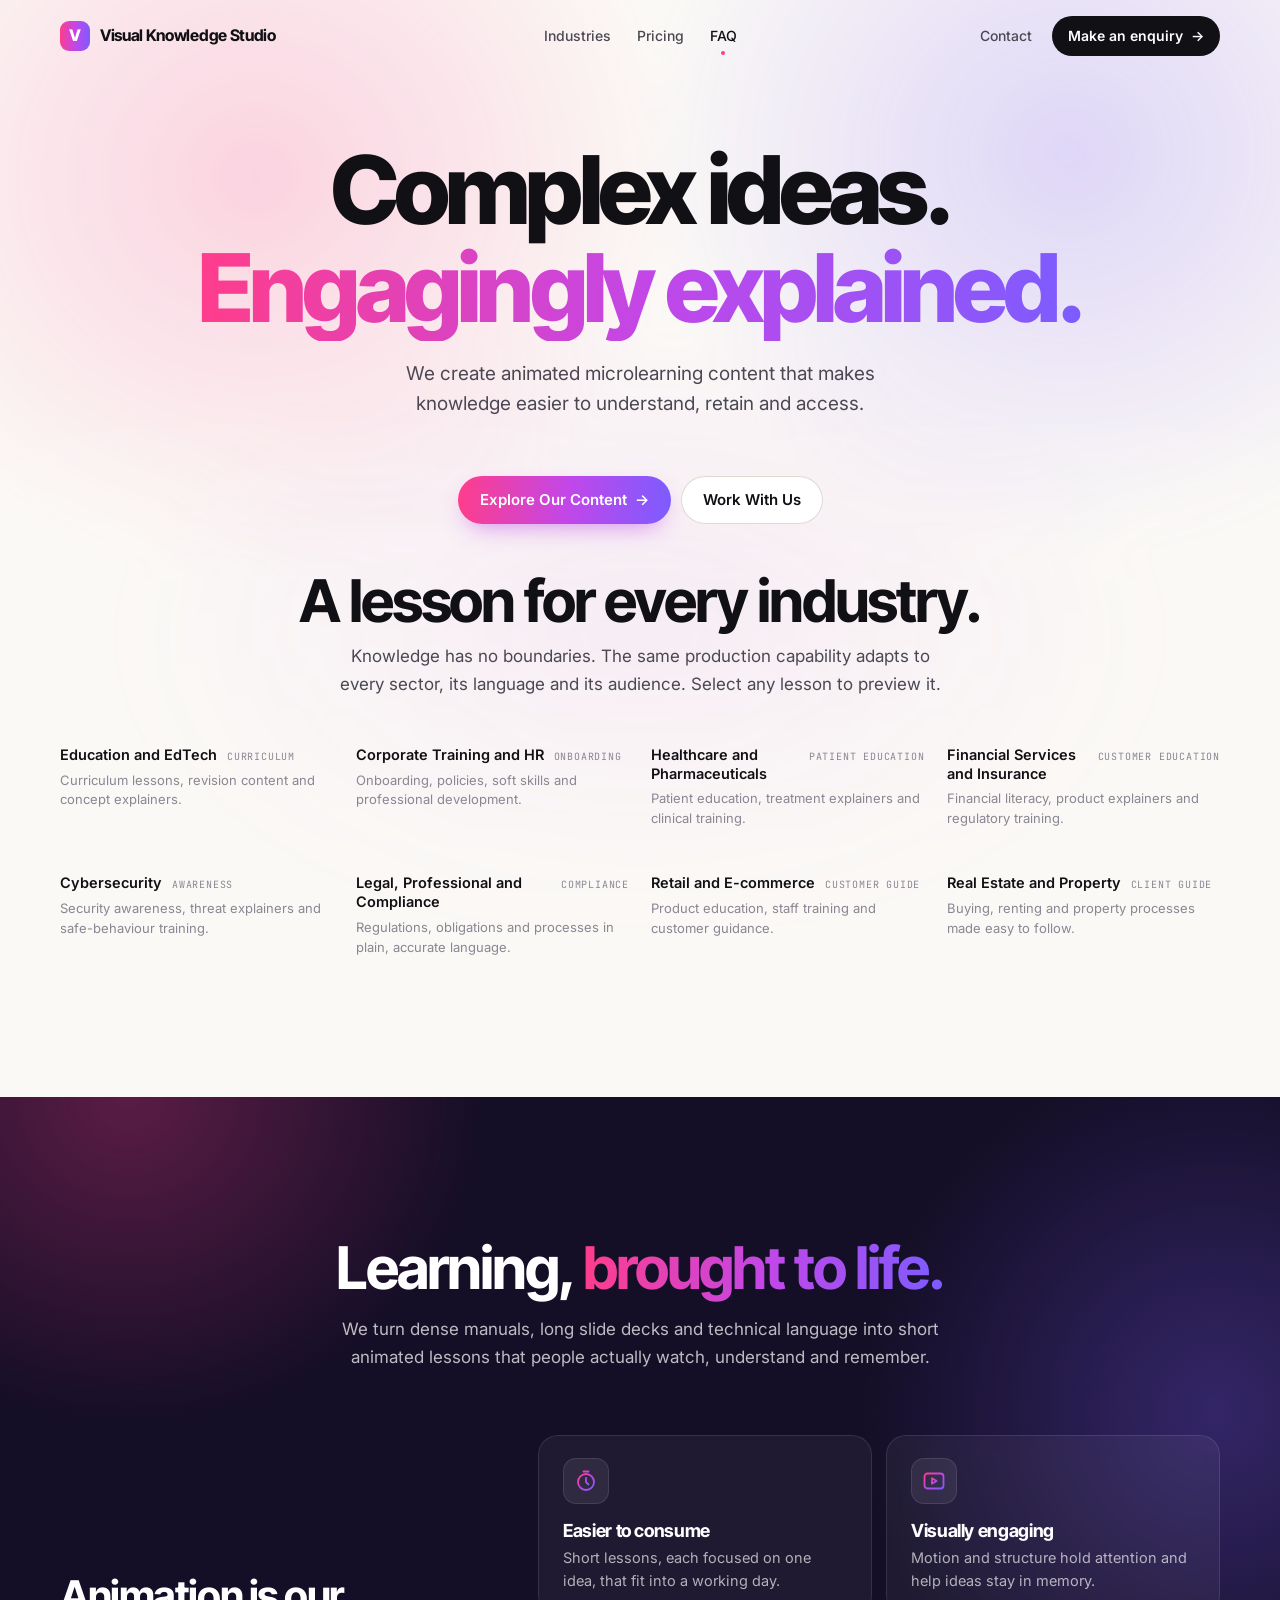
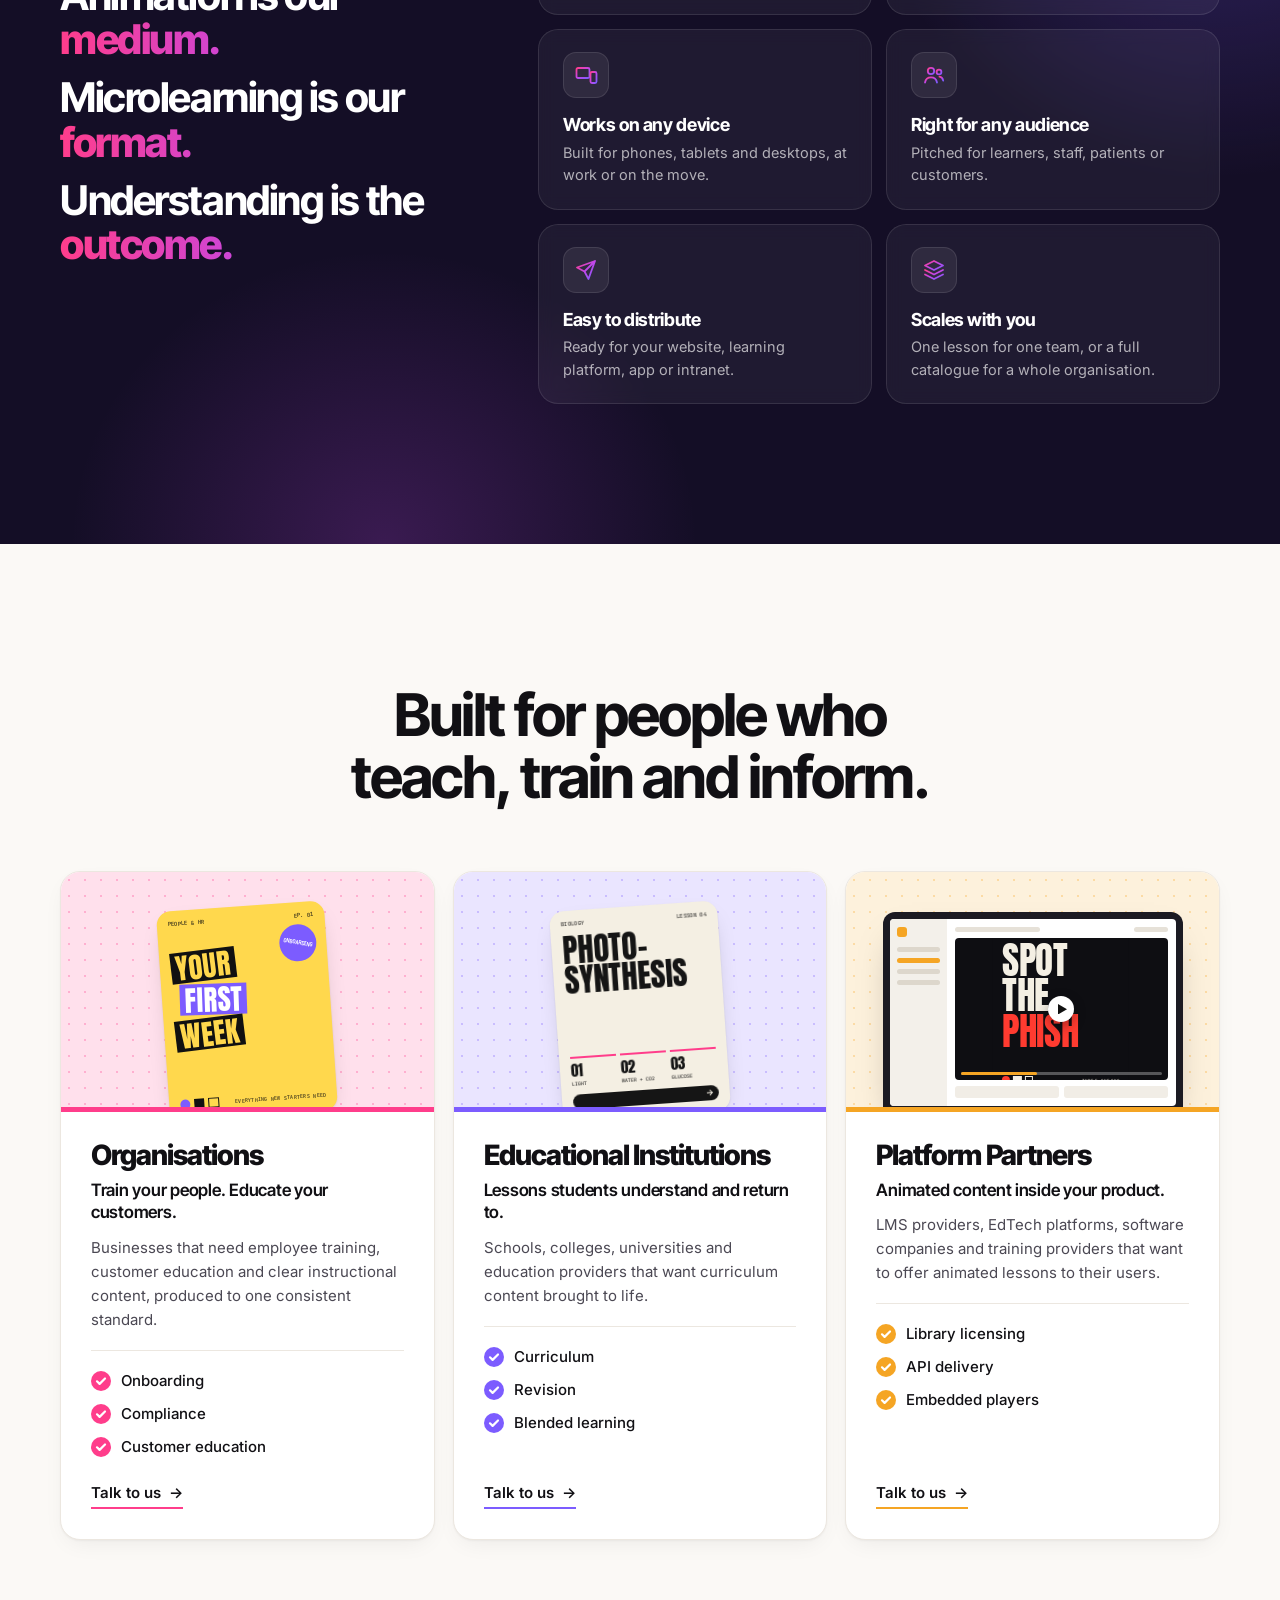
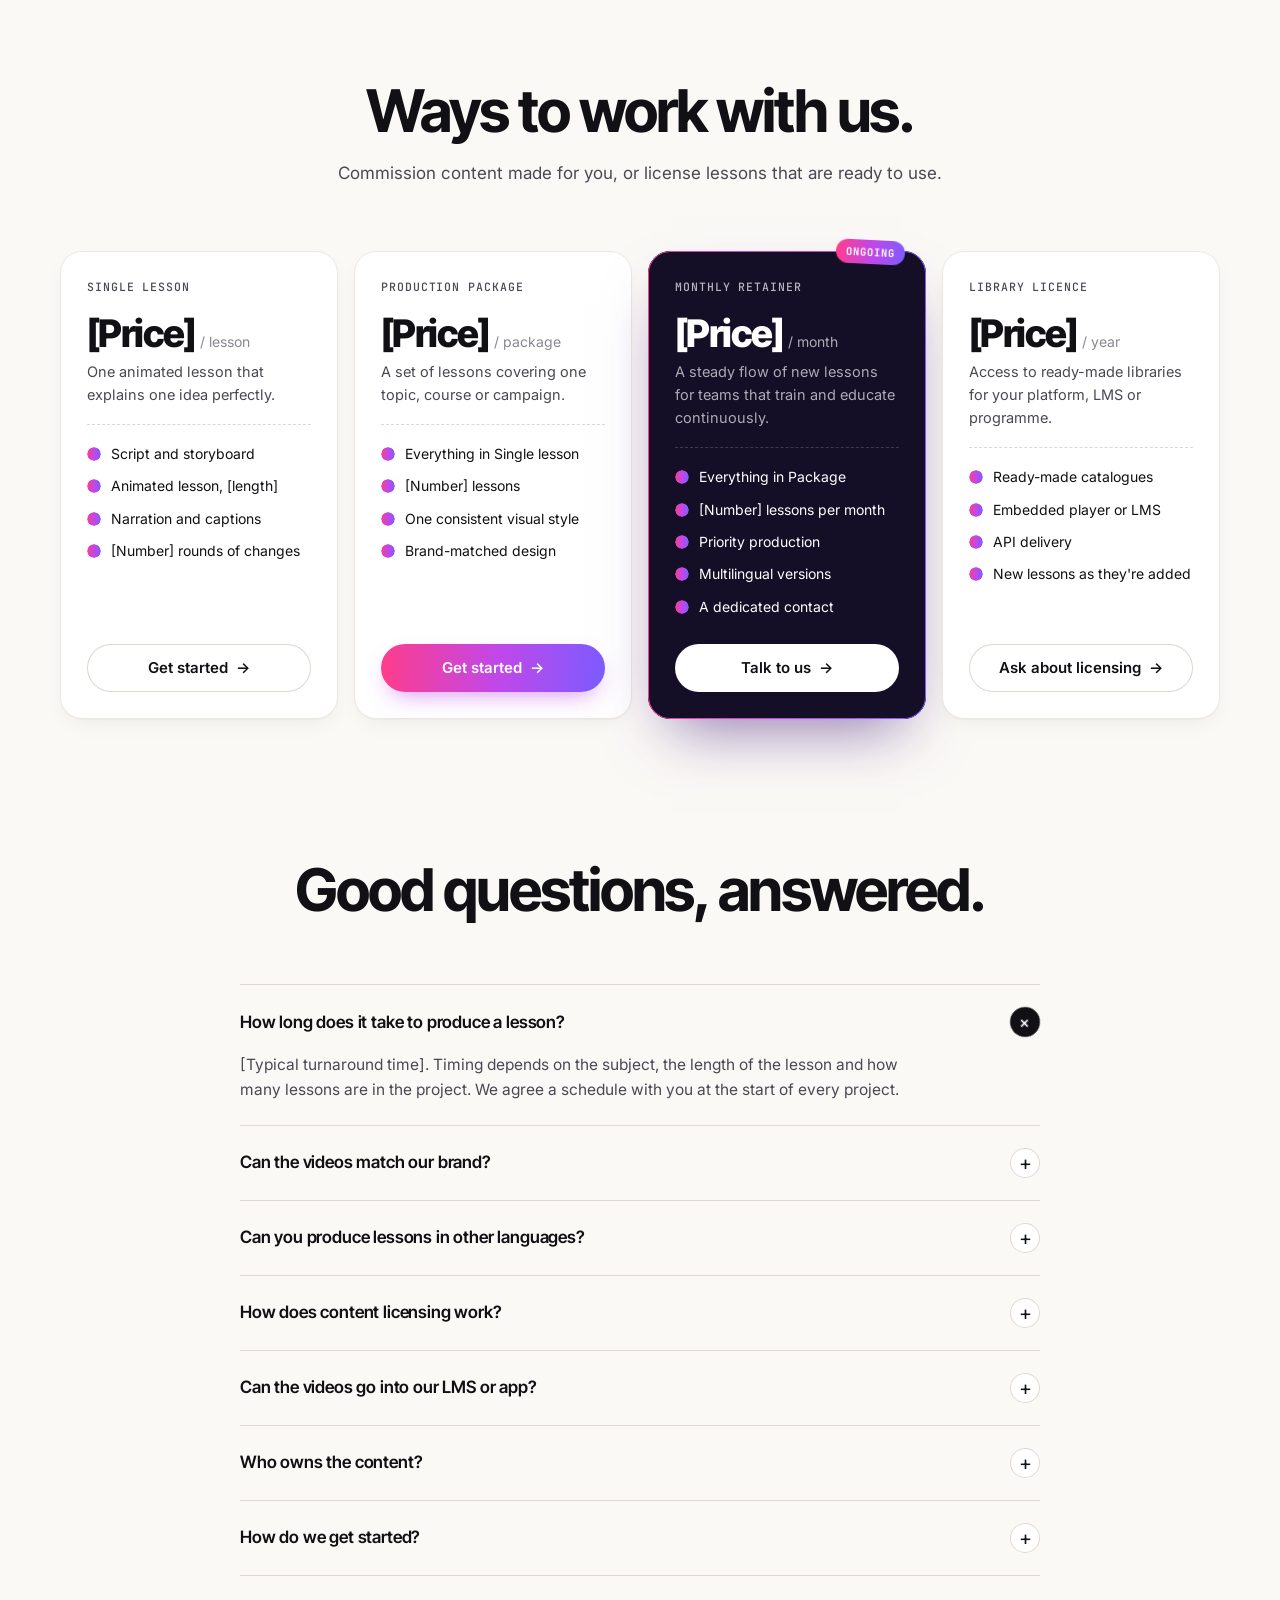
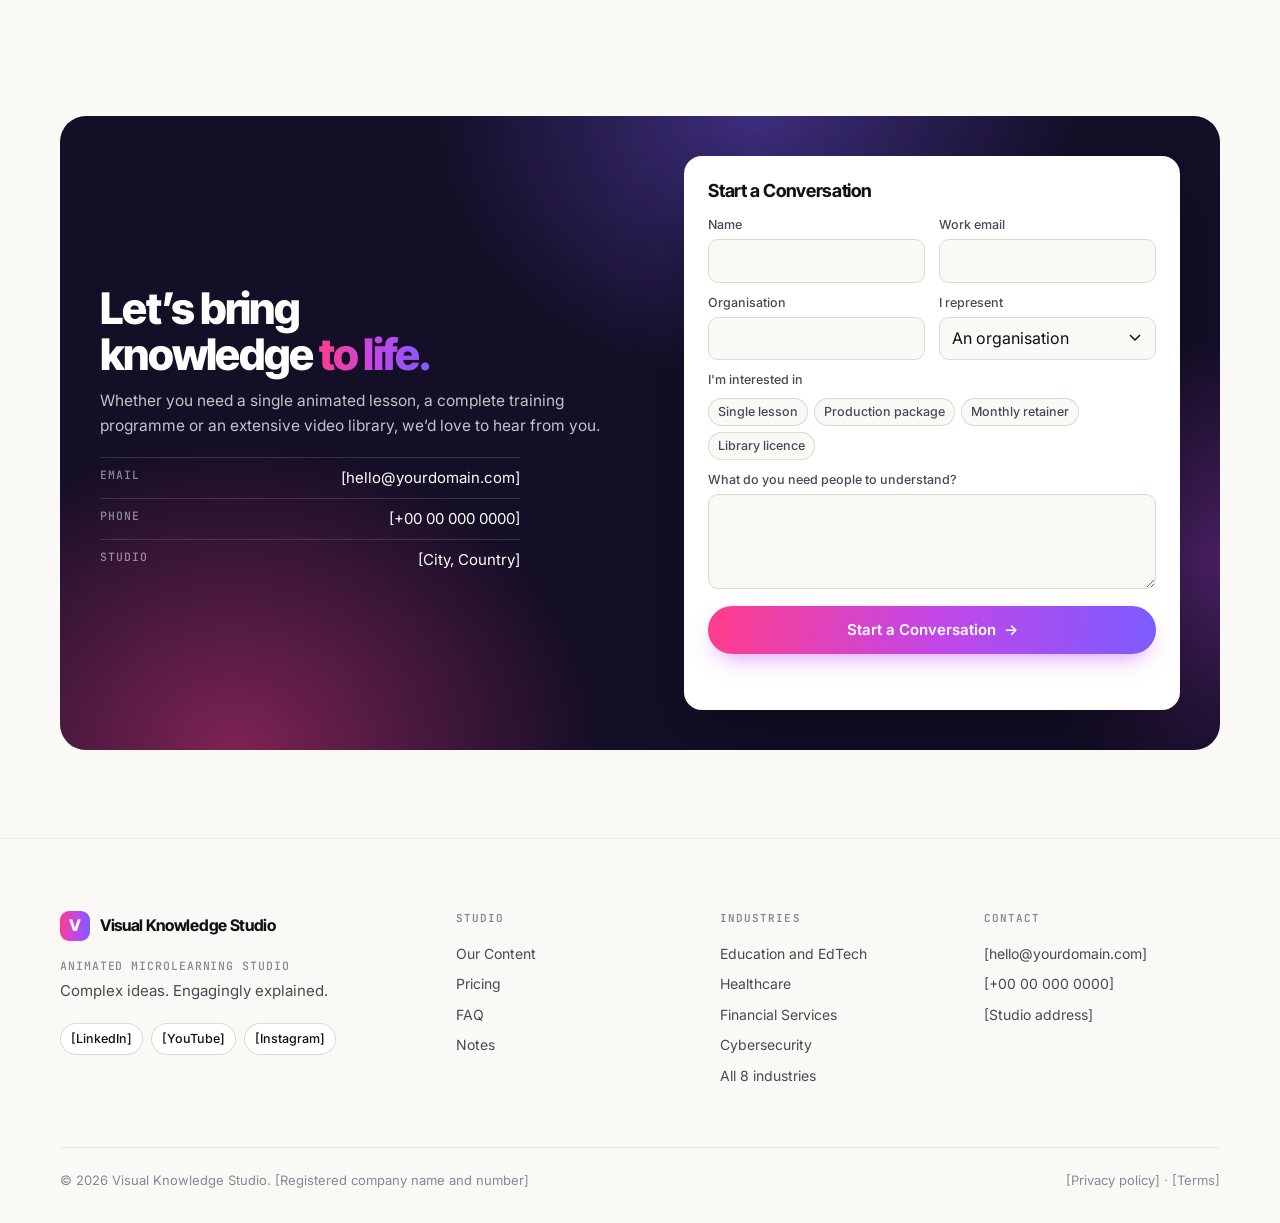
==== commit 0ea5d551: "Add Notes page (topic list by industry) and footer link Co-Authored-By: Claude Opus 5.5 <noreply@ant" ====
--- a/index.html
+++ b/index.html
@@ -356,6 +356,7 @@
           <a href="#industries">Our Content</a>
           <a href="#pricing">Pricing</a>
           <a href="#faq">FAQ</a>
+          <a href="notes.html">Notes</a>
         </div>
         <div>
           <h4>Industries</h4>
--- a/styles.css
+++ b/styles.css
@@ -60,7 +60,7 @@
 
 /* ---------- Type helpers ---------- */
 .grad { background: var(--grad-text, var(--grad)); -webkit-background-clip: text; background-clip: text; color: transparent; }
-.h2 {
+.h2 { text-wrap: balance;
   font-family: var(--f-head); font-weight: 700; font-size: clamp(34px, 4.6vw, 60px);
   line-height: 1.04; letter-spacing: -.035em; margin: 0;
 }
@@ -351,7 +351,7 @@
   radial-gradient(40% 60% at 60% 0%, rgb(var(--c3) / .40), transparent 70%),
   radial-gradient(30% 50% at 100% 70%, rgb(var(--c2) / .30), transparent 70%); }
 .cta__copy, .cta .form { position: relative; }
-.cta__title { font: 800 clamp(28px, 3.4vw, 44px)/1.05 var(--f-head); letter-spacing: -.04em; margin: 0; }
+.cta__title { text-wrap: balance; font: 800 clamp(28px, 3.4vw, 44px)/1.05 var(--f-head); letter-spacing: -.04em; margin: 0; }
 .cta__sub { color: rgba(255,255,255,.75); font-size: 15.5px; margin: 12px 0 18px; max-width: 34em; }
 .cta__contact { list-style: none; padding: 0; margin: 0; max-width: 420px; }
 .cta__contact li { display: flex; justify-content: space-between; gap: 16px; padding: 8px 0; border-top: 1px solid rgba(255,255,255,.14); font-size: 15px; }
@@ -403,7 +403,7 @@
 .modal { position: fixed; inset: 0; z-index: 300; display: grid; place-items: center; padding: 16px; }
 .modal[hidden] { display: none; }
 .modal__backdrop { position: absolute; inset: 0; background: rgba(20,14,38,.7); backdrop-filter: blur(8px); animation: fadeIn .3s; }
-.modal__box { position: relative; width: min(980px, 100%); max-height: calc(100vh - 32px); overflow: auto; background: #fff; border-radius: 26px; display: grid; grid-template-columns: minmax(0, .9fr) 1fr; gap: 32px; padding: 26px; animation: up .45s var(--ease); }
+.modal__box { position: relative; width: min(980px, 100%); max-height: calc(100vh - 32px); max-height: calc(100dvh - 32px); overflow: auto; background: #fff; border-radius: 26px; display: grid; grid-template-columns: minmax(0, .9fr) 1fr; gap: 32px; padding: 26px; animation: up .45s var(--ease); }
 .modal__close { position: absolute; right: 14px; top: 14px; z-index: 2; width: 40px; height: 40px; border-radius: 50%; background: var(--bg-2); font-size: 24px; line-height: 1; }
 .modal__close:hover { background: var(--line-2); }
 .modal__media { position: relative; }
@@ -461,6 +461,26 @@
   .who__art { height: 210px; }
   .footer__cols { grid-template-columns: 1fr 1fr; }
   .faq summary { font-size: 16px; }
+  /* Phone polish */
+  :root { --sec: 72px; }
+  .hero__ctas { flex-direction: column; align-items: stretch; width: 100%; max-width: 320px; margin-left: auto; margin-right: auto; }
+  .hero__ctas .btn { justify-content: center; height: 52px; }
+  .head { gap: 14px; margin-bottom: 36px; }
+  .head__sub { font-size: 16px; }
+  .cta { padding: 22px 14px 14px; border-radius: 22px; }
+  .cta__copy { padding: 0 6px; }
+  .form { padding: 18px; }
+  .field--chips span { font-size: 14px; padding: 8px 13px; }
+  .who__body { padding: 24px 22px 26px; }
+  .who__card h3 { font-size: 26px; }
+  .modal__box { padding: 20px; gap: 18px; }
+  .modal__media { max-width: 230px; }
+}
+/* Hover-only effects stay off on touch screens (no stuck tilted posters after a tap) */
+@media (hover: none) {
+  .tile:hover .poster, .who__card:hover .who__poster, .benefits li:hover, .who__card:hover { transform: none; }
+  .who__card:hover .who__poster { transform: translateX(-50%) rotate(-4deg); }
+  .who__card:hover .laptop { transform: translateX(-50%); }
 }
 
 @media (prefers-reduced-motion: reduce) {
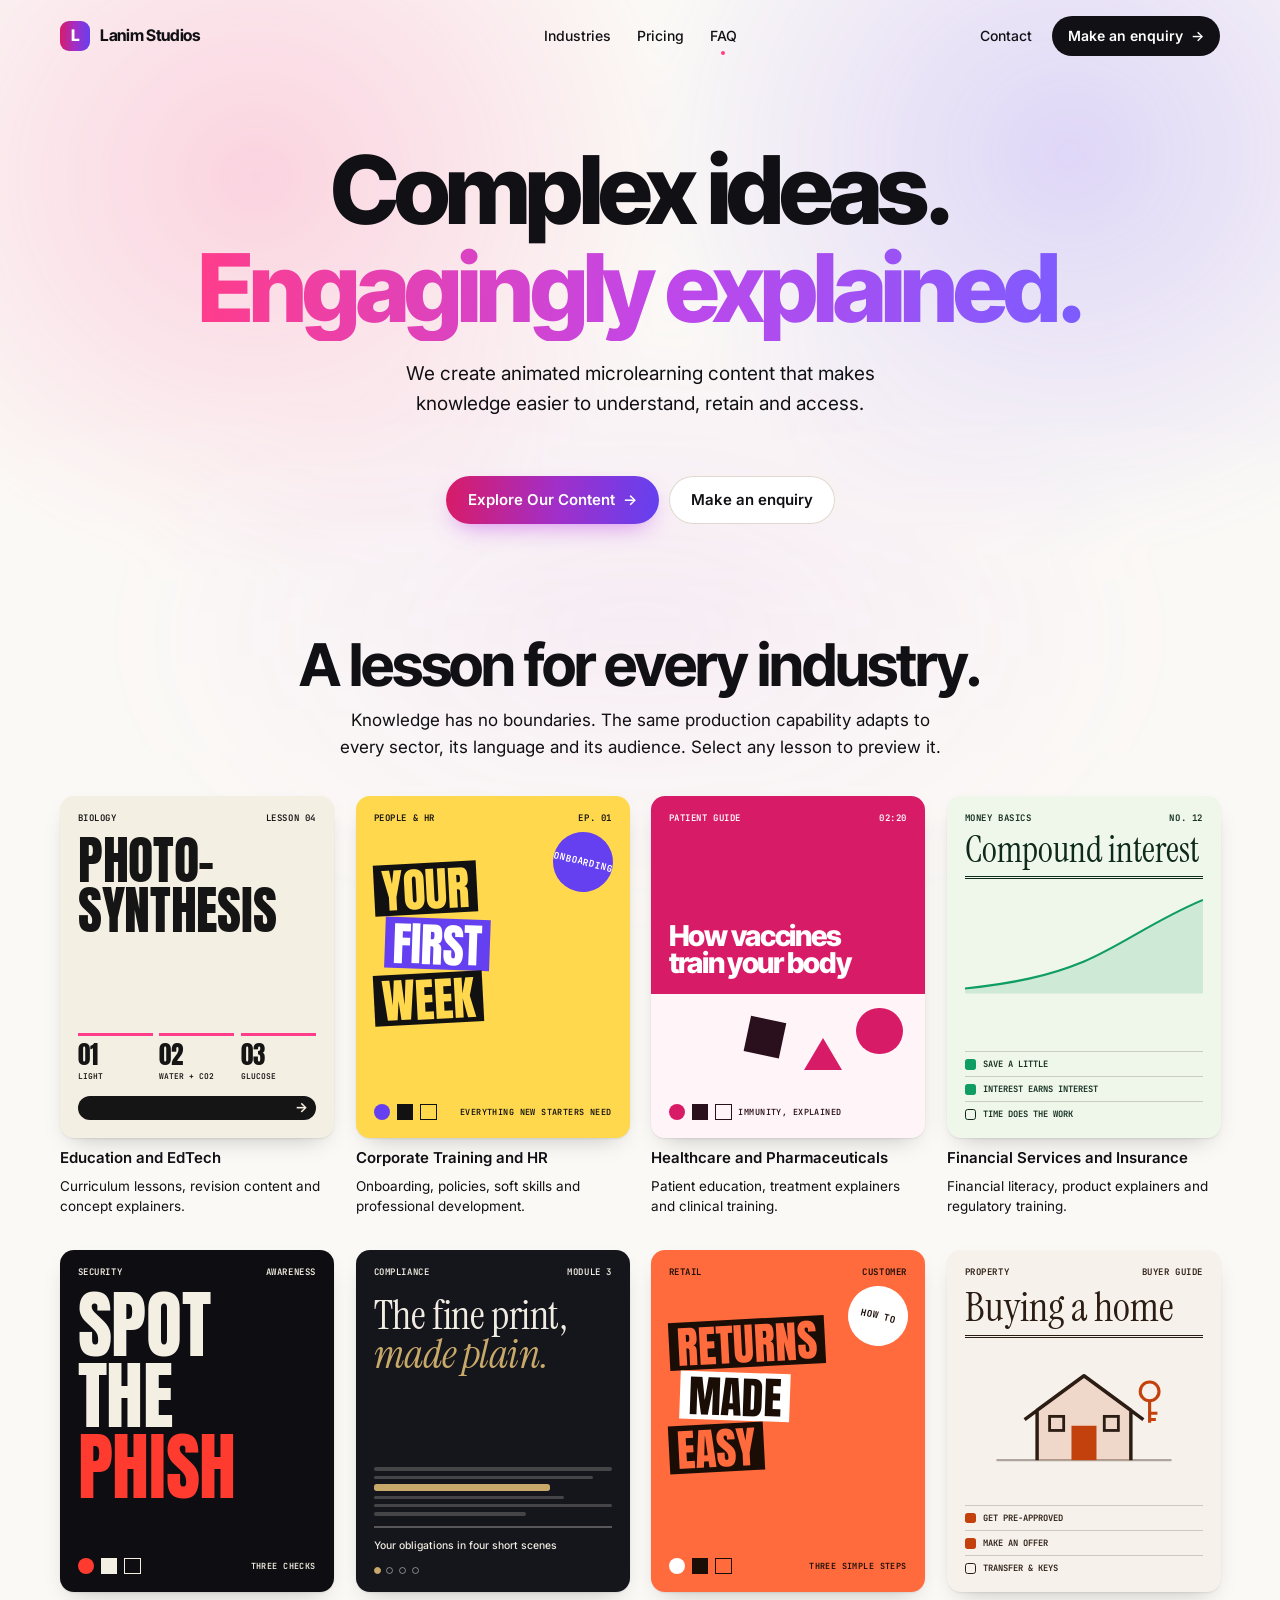
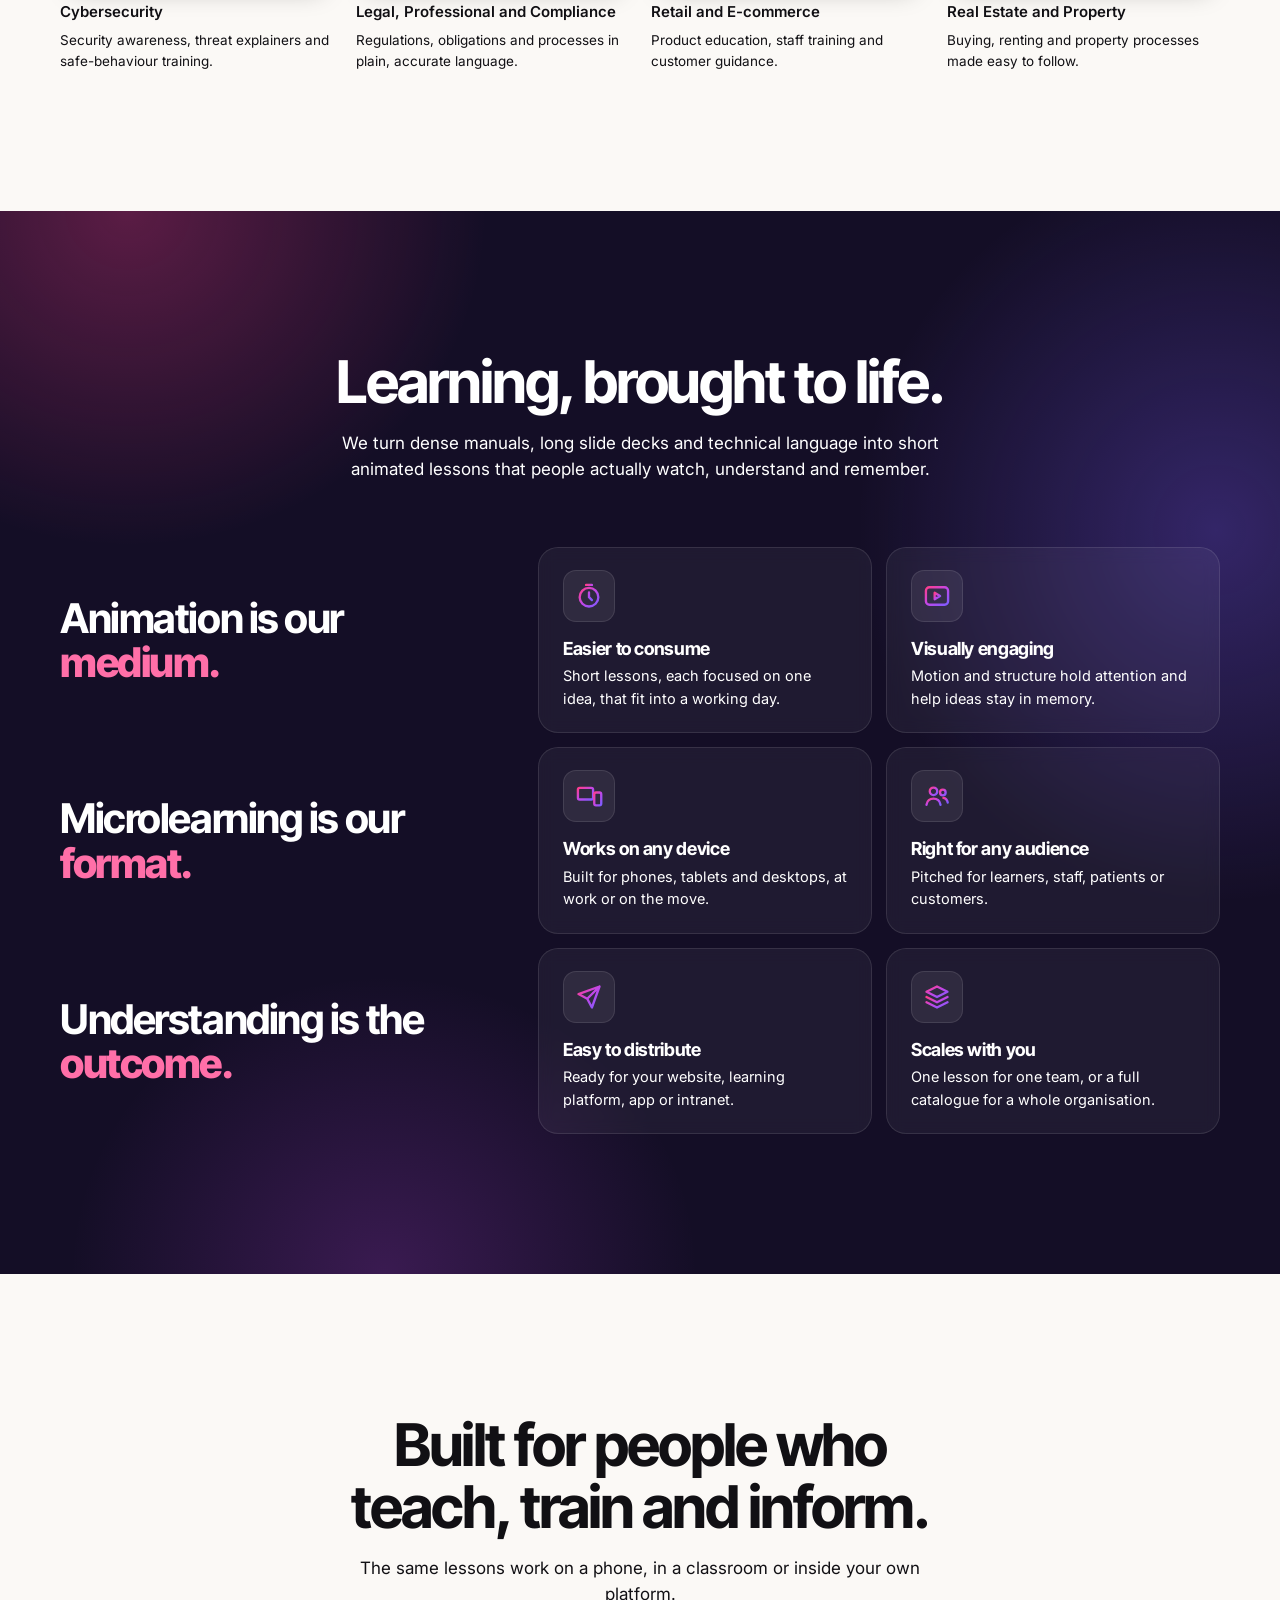
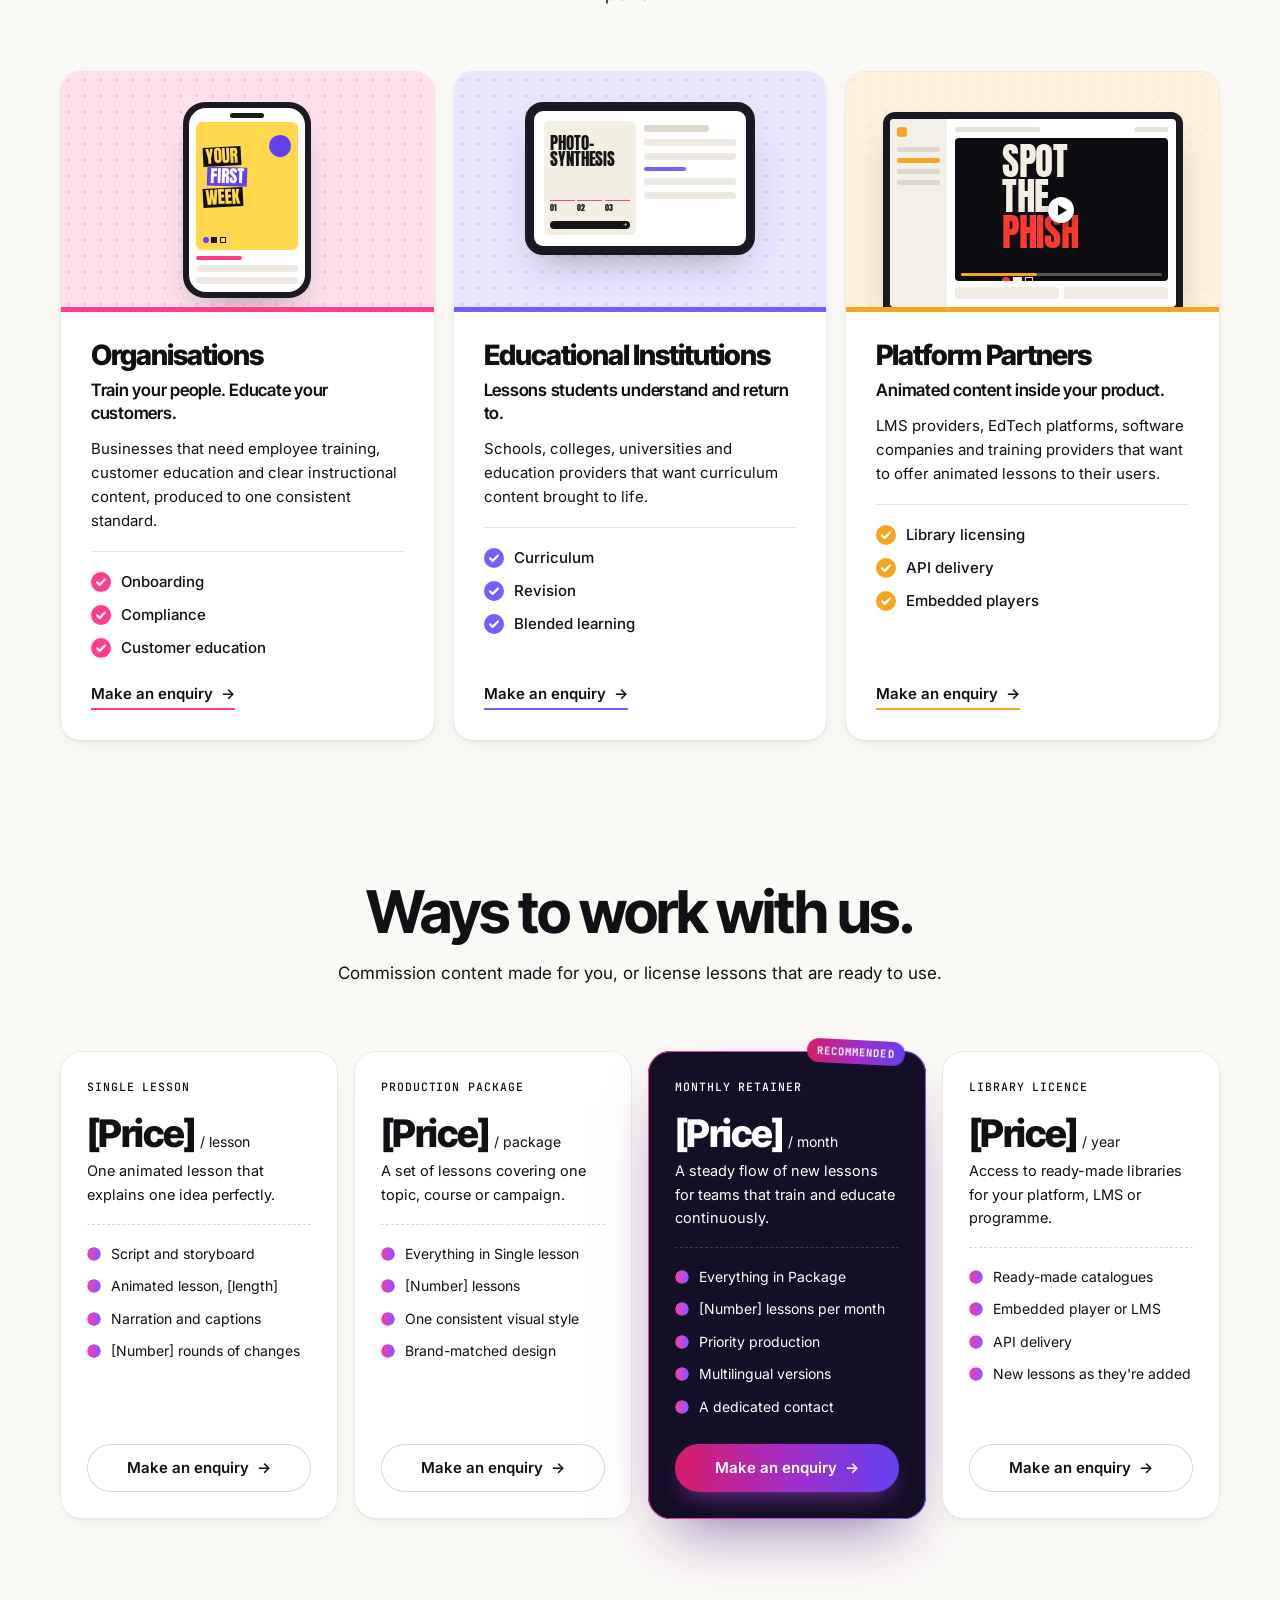
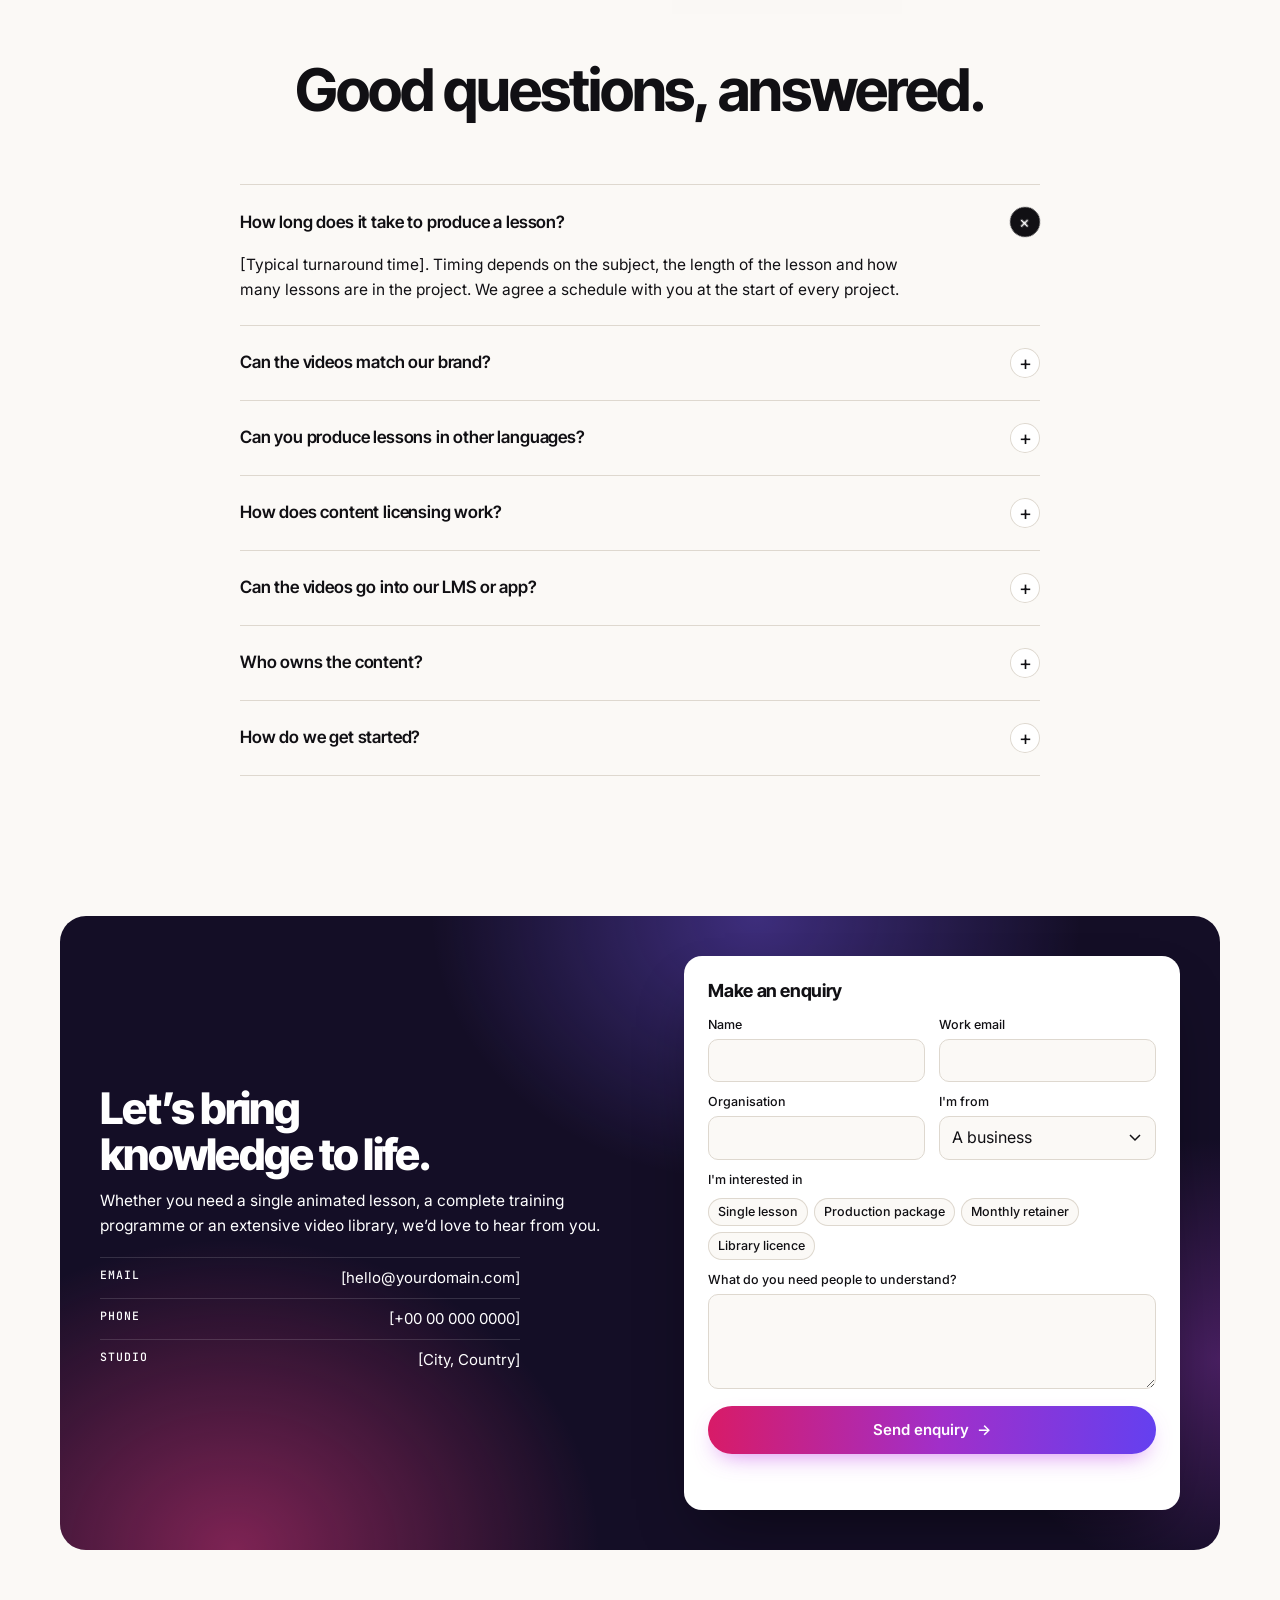
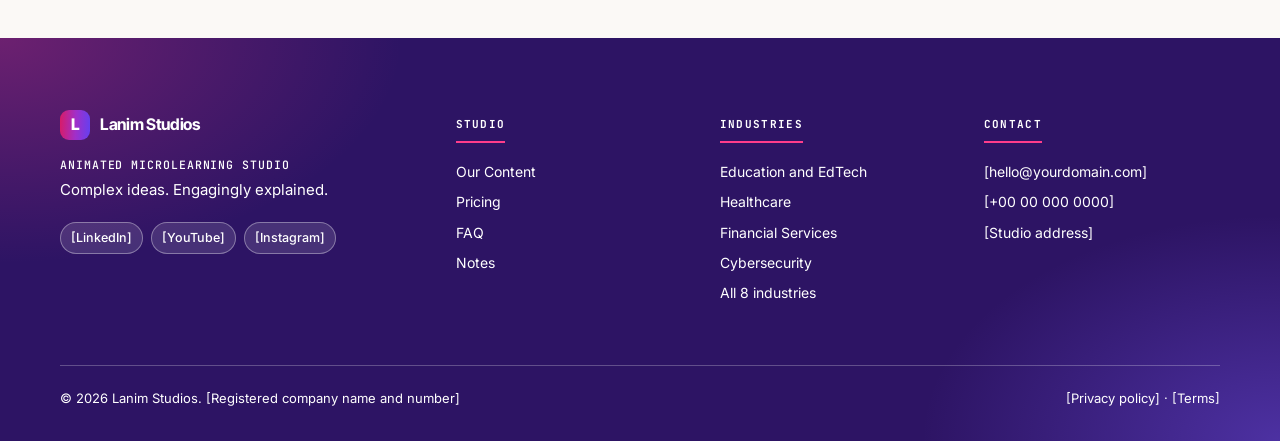
==== commit 9e6f2878: "Rename to Lanim Studios and readability design pass Darker body text, darker gradient behind white t" ====
--- a/index.html
+++ b/index.html
@@ -3,9 +3,9 @@
 <head>
   <meta charset="utf-8">
   <meta name="viewport" content="width=device-width, initial-scale=1">
-  <title>Visual Knowledge Studio | Animated Microlearning Studio</title>
-  <meta name="description" content="Visual Knowledge Studio is an animated microlearning studio. We turn complex information into short, engaging animated lessons and licensable video libraries for organisations, institutions and learning platforms.">
-  <meta property="og:title" content="Visual Knowledge Studio | Animated Microlearning Studio">
+  <title>Lanim Studios | Animated Microlearning Studio</title>
+  <meta name="description" content="Lanim Studios is an animated microlearning studio. We turn complex information into short, engaging animated lessons and licensable video libraries for organisations, institutions and learning platforms.">
+  <meta property="og:title" content="Lanim Studios | Animated Microlearning Studio">
   <meta property="og:description" content="Complex ideas. Engagingly explained. Animated microlearning, educational video libraries and corporate training content.">
   <meta property="og:type" content="website">
   <meta name="theme-color" content="#FBF9F6">
@@ -15,7 +15,7 @@
   <link rel="stylesheet" href="styles.css">
   <link rel="icon" href="data:image/svg+xml,%3Csvg xmlns='http://www.w3.org/2000/svg' viewBox='0 0 32 32'%3E%3Cdefs%3E%3ClinearGradient id='g' x1='0' x2='1'%3E%3Cstop offset='0' stop-color='%23FF3D8B'/%3E%3Cstop offset='1' stop-color='%237C5CFF'/%3E%3C/linearGradient%3E%3C/defs%3E%3Crect width='32' height='32' rx='8' fill='url(%23g)'/%3E%3Cpath d='M9 10l7 12 7-12' fill='none' stroke='%23fff' stroke-width='3.2' stroke-linecap='round' stroke-linejoin='round'/%3E%3C/svg%3E">
   <script type="application/ld+json">
-  {"@context":"https://schema.org","@type":"Organization","name":"Visual Knowledge Studio","alternateName":"VKS","description":"Animated microlearning studio producing and licensing animated educational and training video content.","slogan":"Complex ideas. Engagingly explained."}
+  {"@context":"https://schema.org","@type":"Organization","name":"Lanim Studios","description":"Animated microlearning studio producing and licensing animated educational and training video content.","slogan":"Complex ideas. Engagingly explained."}
   </script>
 </head>
 <body>
@@ -25,9 +25,9 @@
 <!-- ============ NAVIGATION ============ -->
 <header class="nav" id="top">
   <div class="nav__inner wrap">
-    <a href="#top" class="brand" aria-label="Visual Knowledge Studio home">
-      <span class="brand__mark" aria-hidden="true">V</span>
-      <span class="brand__word">Visual Knowledge Studio</span>
+    <a href="#top" class="brand" aria-label="Lanim Studios home">
+      <span class="brand__mark" aria-hidden="true">L</span>
+      <span class="brand__word">Lanim Studios</span>
     </a>
     <nav class="nav__links" aria-label="Primary">
       <a href="#industries">Industries</a>
@@ -64,7 +64,7 @@
 
     <div class="hero__ctas">
       <a href="#industries" class="btn btn--grad">Explore Our Content <span class="arr">&rarr;</span></a>
-      <a href="#contact" class="btn btn--line">Work With Us</a>
+      <a href="#contact" class="btn btn--line">Make an enquiry</a>
     </div>
   </div>
 
@@ -89,15 +89,15 @@
   </svg>
   <div class="wrap">
     <header class="head">
-      <h2 id="intro-title" class="h2 h2--light">Learning, <span class="grad">brought to life.</span></h2>
+      <h2 id="intro-title" class="h2 h2--light">Learning, brought to life.</h2>
       <p class="head__sub">We turn dense manuals, long slide decks and technical language into short animated lessons that people actually watch, understand and remember.</p>
     </header>
 
     <div class="intro__body">
       <p class="intro__say reveal">
-        <span>Animation is our <b class="grad">medium.</b></span>
-        <span>Microlearning is our <b class="grad">format.</b></span>
-        <span>Understanding is the <b class="grad">outcome.</b></span>
+        <span>Animation is our <b>medium.</b></span>
+        <span>Microlearning is our <b>format.</b></span>
+        <span>Understanding is the <b>outcome.</b></span>
       </p>
 
       <ul class="benefits">
@@ -117,26 +117,31 @@
   <div class="wrap">
     <header class="head">
       <h2 id="who-title" class="h2">Built for people who teach, train and inform.</h2>
+      <p class="head__sub">The same lessons work on a phone, in a classroom or inside your own platform.</p>
     </header>
     <div class="who__grid">
       <article class="card who__card reveal" style="--w:var(--pink)">
-        <div class="who__art" aria-hidden="true"><div class="who__poster" data-poster="1"></div></div>
+        <div class="who__art" aria-hidden="true">
+          <div class="device phone"><div class="device__screen"><div data-poster="1"></div><div class="device__rows"><i class="is-on"></i><i></i><i></i></div></div></div>
+        </div>
         <div class="who__body">
           <h3>Organisations</h3>
           <p class="who__line">Train your people. Educate your customers.</p>
           <p>Businesses that need employee training, customer education and clear instructional content, produced to one consistent standard.</p>
           <ul class="who__list"><li>Onboarding</li><li>Compliance</li><li>Customer education</li></ul>
-          <a class="who__link" href="#contact">Talk to us <span class="arr">&rarr;</span></a>
+          <a class="who__link" href="#contact">Make an enquiry <span class="arr">&rarr;</span></a>
         </div>
       </article>
       <article class="card who__card reveal" style="--w:var(--violet)">
-        <div class="who__art" aria-hidden="true"><div class="who__poster" data-poster="0"></div></div>
+        <div class="who__art" aria-hidden="true">
+          <div class="device tablet"><div class="device__screen"><div data-poster="0"></div><div class="device__rows"><i></i><i></i><i></i><i class="is-on"></i><i></i><i></i></div></div></div>
+        </div>
         <div class="who__body">
           <h3>Educational Institutions</h3>
           <p class="who__line">Lessons students understand and return to.</p>
           <p>Schools, colleges, universities and education providers that want curriculum content brought to life.</p>
           <ul class="who__list"><li>Curriculum</li><li>Revision</li><li>Blended learning</li></ul>
-          <a class="who__link" href="#contact">Talk to us <span class="arr">&rarr;</span></a>
+          <a class="who__link" href="#contact">Make an enquiry <span class="arr">&rarr;</span></a>
         </div>
       </article>
       <article class="card who__card reveal" style="--w:#F5A524">
@@ -160,7 +165,7 @@
           <p class="who__line">Animated content inside your product.</p>
           <p>LMS providers, EdTech platforms, software companies and training providers that want to offer animated lessons to their users.</p>
           <ul class="who__list"><li>Library licensing</li><li>API delivery</li><li>Embedded players</li></ul>
-          <a class="who__link" href="#contact">Talk to us <span class="arr">&rarr;</span></a>
+          <a class="who__link" href="#contact">Make an enquiry <span class="arr">&rarr;</span></a>
         </div>
       </article>
     </div>
@@ -186,7 +191,7 @@
           <li>Narration and captions</li>
           <li>[Number] rounds of changes</li>
         </ul>
-        <a href="#contact" class="btn btn--line btn--full" data-plan="Single lesson">Get started <span class="arr">&rarr;</span></a>
+        <a href="#contact" class="btn btn--line btn--full" data-plan="Single lesson">Make an enquiry <span class="arr">&rarr;</span></a>
       </article>
       <article class="plan reveal">
         <span class="mono">Production package</span>
@@ -198,10 +203,10 @@
           <li>One consistent visual style</li>
           <li>Brand-matched design</li>
         </ul>
-        <a href="#contact" class="btn btn--grad btn--full" data-plan="Production package">Get started <span class="arr">&rarr;</span></a>
+        <a href="#contact" class="btn btn--line btn--full" data-plan="Production package">Make an enquiry <span class="arr">&rarr;</span></a>
       </article>
       <article class="plan plan--dark reveal">
-        <span class="plan__flag">Ongoing</span>
+        <span class="plan__flag">Recommended</span>
         <span class="mono">Monthly retainer</span>
         <p class="plan__price"><b>[Price]</b><small>/ month</small></p>
         <p class="plan__desc">A steady flow of new lessons for teams that train and educate continuously.</p>
@@ -212,7 +217,7 @@
           <li>Multilingual versions</li>
           <li>A dedicated contact</li>
         </ul>
-        <a href="#contact" class="btn btn--light btn--full" data-plan="Monthly retainer">Talk to us <span class="arr">&rarr;</span></a>
+        <a href="#contact" class="btn btn--grad btn--full" data-plan="Monthly retainer">Make an enquiry <span class="arr">&rarr;</span></a>
       </article>
       <article class="plan reveal">
         <span class="mono">Library licence</span>
@@ -224,7 +229,7 @@
           <li>API delivery</li>
           <li>New lessons as they're added</li>
         </ul>
-        <a href="#contact" class="btn btn--line btn--full" data-plan="Library licence">Ask about licensing <span class="arr">&rarr;</span></a>
+        <a href="#contact" class="btn btn--line btn--full" data-plan="Library licence">Make an enquiry <span class="arr">&rarr;</span></a>
       </article>
     </div>
   </div>
@@ -275,7 +280,7 @@
     <div class="cta">
       <div class="cta__glow" aria-hidden="true"></div>
       <div class="cta__copy">
-        <h2 id="cta-title" class="cta__title">Let&rsquo;s bring knowledge <span class="grad">to life.</span></h2>
+        <h2 id="cta-title" class="cta__title">Let&rsquo;s bring knowledge to life.</h2>
         <p class="cta__sub">Whether you need a single animated lesson, a complete training programme or an extensive video library, we&rsquo;d love to hear from you.</p>
         <ul class="cta__contact">
           <li><span class="mono mono--dim">Email</span><a href="mailto:hello@yourdomain.com">[hello@yourdomain.com]</a></li>
@@ -285,7 +290,7 @@
       </div>
 
       <form class="form" id="enquiry" novalidate>
-        <h3 class="form__title">Start a Conversation</h3>
+        <h3 class="form__title">Make an enquiry</h3>
         <div class="form__row">
           <div class="field">
             <label for="f-name">Name</label>
@@ -304,11 +309,11 @@
             <input id="f-org" name="organisation" type="text" autocomplete="organization">
           </div>
           <div class="field">
-            <label for="f-type">I represent</label>
+            <label for="f-type">I'm from</label>
             <select id="f-type" name="type">
-              <option>An organisation</option>
-              <option>An educational institution</option>
-              <option>A platform or LMS provider</option>
+              <option>A business</option>
+              <option>A school or university</option>
+              <option>A learning platform</option>
               <option>Other</option>
             </select>
           </div>
@@ -324,7 +329,7 @@
           <label for="f-msg">What do you need people to understand?</label>
           <textarea id="f-msg" name="message" rows="3"></textarea>
         </div>
-        <button type="submit" class="btn btn--grad btn--full">Start a Conversation <span class="arr">&rarr;</span></button>
+        <button type="submit" class="btn btn--grad btn--full">Send enquiry <span class="arr">&rarr;</span></button>
         <p class="form__status" id="form-status" role="status"></p>
       </form>
     </div>
@@ -339,8 +344,8 @@
     <div class="footer__top">
       <div class="footer__brand">
         <a href="#top" class="brand" aria-label="Back to top">
-          <span class="brand__mark" aria-hidden="true">V</span>
-          <span class="brand__word">Visual Knowledge Studio</span>
+          <span class="brand__mark" aria-hidden="true">L</span>
+          <span class="brand__word">Lanim Studios</span>
         </a>
         <p class="mono mono--muted">Animated Microlearning Studio</p>
         <p class="footer__tag">Complex ideas. Engagingly explained.</p>
@@ -375,7 +380,7 @@
       </div>
     </div>
     <div class="footer__bottom">
-      <span>&copy; <span id="year"></span> Visual Knowledge Studio. [Registered company name and number]</span>
+      <span>&copy; <span id="year"></span> Lanim Studios. [Registered company name and number]</span>
       <span><a href="#">[Privacy policy]</a> &middot; <a href="#">[Terms]</a></span>
     </div>
   </div>
--- a/styles.css
+++ b/styles.css
@@ -1,21 +1,25 @@
 /* =========================================================
-   Visual Knowledge Studio
+   Lanim Studios
    ========================================================= */
 :root {
   --bg: #FBF9F6;
   --bg-2: #F4F0EA;
   --card: #FFFFFF;
   --ink: #111014;
-  --ink-2: #4B4853;
-  --ink-3: #8A8693;
+  --ink-2: #111014;
+  --ink-3: #111014;
   --line: #ECE7E0;
   --line-2: #DED8CF;
   --pink: #FF3D8B;
   --magenta: #C147E9;
   --violet: #7C5CFF;
   --grad: linear-gradient(92deg, #FF3D8B 0%, #C147E9 52%, #7C5CFF 100%);
+  /* darker version behind white text so it stays readable */
+  --grad-solid: linear-gradient(92deg, #D81B67 0%, #A12FC9 52%, #6440F0 100%);
+  --pink-on-dark: #FF6FA8;
   --night: #140E26;
   --night-2: #1E1538;
+  --purple: #2D1464;
   --tint: #F1E9FF;
   --tint-ink: #6A3FE0;
   --c1: 255 61 139;
@@ -67,7 +71,7 @@
 .h2--light { color: #fff; }
 .mono { font-family: var(--f-mono); font-size: 11.5px; font-weight: 500; letter-spacing: .08em; text-transform: uppercase; color: var(--ink-2); }
 .mono--muted { color: var(--ink-3); }
-.mono--dim { color: rgba(255,255,255,.5); }
+.mono--dim { color: #fff; }
 
 .pill {
   display: inline-flex; align-items: center; gap: 8px; margin: 0;
@@ -92,7 +96,7 @@
 .btn--full { width: 100%; }
 .btn--dark { background: var(--ink); color: #fff; }
 .btn--dark:hover { background: #2A2730; }
-.btn--grad { background: var(--grad); color: var(--on-grad); box-shadow: 0 10px 24px -10px rgb(var(--c2) / .7); }
+.btn--grad { background: var(--grad-solid); color: var(--on-grad); box-shadow: 0 10px 24px -10px rgb(var(--c2) / .7); }
 .btn--grad:hover { transform: translateY(-1px); box-shadow: 0 14px 30px -10px rgb(var(--c2) / .85); }
 .btn--line { background: #fff; color: var(--ink); box-shadow: inset 0 0 0 1px var(--line-2); }
 .btn--line:hover { box-shadow: inset 0 0 0 1px var(--ink); }
@@ -109,7 +113,7 @@
 .nav.is-scrolled { background: rgba(251,249,246,.85); backdrop-filter: blur(14px); -webkit-backdrop-filter: blur(14px); box-shadow: 0 1px 0 var(--line); }
 .nav__inner { display: grid; grid-template-columns: 1fr auto 1fr; align-items: center; height: 72px; gap: 24px; }
 .brand { display: inline-flex; align-items: center; gap: 10px; font-family: var(--f-head); font-weight: 700; font-size: 16px; letter-spacing: -.02em; }
-.brand__mark { width: 30px; height: 30px; border-radius: 9px; background: var(--grad); color: #fff; display: grid; place-items: center; font-weight: 800; font-size: 16px; }
+.brand__mark { width: 30px; height: 30px; border-radius: 9px; background: var(--grad-solid); color: #fff; display: grid; place-items: center; font-weight: 800; font-size: 16px; }
 .nav__links { display: flex; gap: 26px; font-size: 14px; font-weight: 500; color: var(--ink-2); }
 .nav__links a { transition: color .2s; padding: 6px 0; position: relative; }
 .nav__links a:hover, .nav__links a.is-active { color: var(--ink); }
@@ -155,12 +159,12 @@
 
 /* ---------- Sections ---------- */
 .sec { padding: var(--sec) 0 0; }
-.sec.wall { padding-top: clamp(28px, 3vw, 40px); position: relative; z-index: 1; }
+.sec.wall { padding-top: clamp(64px, 8vw, 112px); position: relative; z-index: 1; }
 html, body { overflow-x: hidden; }
 .wall .head { margin-bottom: 36px; gap: 12px; }
 .head { text-align: center; display: flex; flex-direction: column; align-items: center; gap: 18px; margin-bottom: clamp(40px, 6vw, 64px); }
 .head .h2 { max-width: 18ch; }
-.head__sub { margin: 0; max-width: 620px; color: var(--ink-2); font-size: 17px; }
+.head__sub { margin: 0; max-width: 620px; color: var(--ink-2); font-size: 17px; font-weight: 400; line-height: 1.55; }
 
 /* Intro */
 /* ---------- Intro (dark band) ---------- */
@@ -170,19 +174,19 @@
   radial-gradient(40% 50% at 95% 30%, rgb(var(--c3) / .30), transparent 70%),
   radial-gradient(35% 40% at 30% 100%, rgb(var(--c2) / .22), transparent 70%); }
 .intro .wrap { position: relative; }
-.intro .head__sub { color: rgba(255,255,255,.72); }
-.intro__body { display: grid; grid-template-columns: .85fr 1.4fr; gap: clamp(32px, 5vw, 72px); align-items: center; }
-.intro__say { margin: 0; display: flex; flex-direction: column; gap: .35em; font: 700 clamp(28px, 3.2vw, 44px)/1.08 var(--f-head); letter-spacing: -.035em; }
+.intro .head__sub { color: #fff; }
+.intro__body { display: grid; grid-template-columns: .85fr 1.4fr; gap: clamp(32px, 5vw, 72px); align-items: stretch; }
+.intro__say { margin: 0; display: grid; grid-template-rows: repeat(3, 1fr); align-items: center; gap: 14px; font: 700 clamp(28px, 3.2vw, 44px)/1.08 var(--f-head); letter-spacing: -.035em; }
 .intro__say span { display: block; }
-.intro__say b { display: block; font-weight: 800; }
+.intro__say b { display: block; font-weight: 800; color: var(--pink-on-dark); }
 .ic-s1 { stop-color: var(--pink); } .ic-s2 { stop-color: var(--magenta); } .ic-s3 { stop-color: var(--violet); }
 .benefits { list-style: none; padding: 0; margin: 0; display: grid; grid-template-columns: repeat(2, 1fr); gap: 14px; }
 .benefits li { background: rgba(255,255,255,.05); border: 1px solid rgba(255,255,255,.10); border-radius: var(--r); padding: 22px 24px; backdrop-filter: blur(8px); -webkit-backdrop-filter: blur(8px); transition: transform .35s var(--ease), background .35s, border-color .35s, opacity .8s var(--ease); }
 .benefits li:hover { transform: translateY(-4px); background: rgba(255,255,255,.08); border-color: rgb(var(--c2) / .45); }
-.benefits__ic { width: 46px; height: 46px; border-radius: 13px; background: rgba(255,255,255,.07); box-shadow: inset 0 0 0 1px rgba(255,255,255,.10); display: grid; place-items: center; }
-.benefits__ic svg { width: 24px; height: 24px; fill: none; stroke: url(#ic-grad); stroke-width: 1.8; stroke-linecap: round; stroke-linejoin: round; }
+.benefits__ic { width: 52px; height: 52px; border-radius: 13px; background: rgba(255,255,255,.07); box-shadow: inset 0 0 0 1px rgba(255,255,255,.10); display: grid; place-items: center; }
+.benefits__ic svg { width: 28px; height: 28px; fill: none; stroke: url(#ic-grad); stroke-width: 2; stroke-linecap: round; stroke-linejoin: round; }
 .benefits h3 { font: 700 18px/1.2 var(--f-head); letter-spacing: -.02em; margin: 16px 0 6px; color: #fff; }
-.benefits p { margin: 0; font-size: 14.5px; line-height: 1.55; color: rgba(255,255,255,.66); }
+.benefits p { margin: 0; font-size: 14.5px; line-height: 1.55; color: #fff; }
 
 /* ---------- Poster wall ---------- */
 .wall__grid { display: grid; grid-template-columns: repeat(4, 1fr); gap: 34px 22px; }
@@ -197,9 +201,11 @@
 .tile__play svg { width: 34%; margin-left: 8%; fill: var(--ink); }
 .tile:hover .tile__play, .tile:focus-visible .tile__play { opacity: 1; transform: none; }
 .tile__label { display: flex; justify-content: space-between; align-items: baseline; gap: 10px; }
-.tile__name { font: 600 14.5px/1.3 var(--f-body); }
+.tile__name { font: 600 15px/1.3 var(--f-body); }
+/* names and descriptions line up across a row even when a name wraps */
+@supports (grid-template-rows: subgrid) { .tile { display: grid; grid-row: span 3; grid-template-rows: subgrid; row-gap: 10px; align-content: start; } .tile__desc { margin: 0; } }
 .tile__type { font-family: var(--f-mono); font-size: 10px; letter-spacing: .08em; text-transform: uppercase; color: var(--ink-3); white-space: nowrap; }
-.tile__desc { margin: -6px 0 0; font-size: 13px; line-height: 1.5; color: var(--ink-3); }
+.tile__desc { margin: -6px 0 0; font-size: 13.5px; line-height: 1.5; color: var(--ink-2); }
 .note { margin: 48px 0 0; text-align: center; font-size: 14px; color: var(--ink-3); }
 .note code { font-family: var(--f-mono); font-size: 12px; background: var(--bg-2); padding: 2px 6px; border-radius: 4px; }
 
@@ -210,7 +216,7 @@
   box-shadow: 0 1px 2px rgba(0,0,0,.08), 0 10px 26px -12px rgba(0,0,0,.28);
 }
 .pz { position: absolute; inset: 0; padding: 6.5cqw; display: flex; flex-direction: column; }
-.p-top { display: flex; justify-content: space-between; align-items: center; font: 600 3.3cqw/1 var(--f-mono); letter-spacing: .06em; text-transform: uppercase; opacity: .8; }
+.p-top { display: flex; justify-content: space-between; align-items: center; font: 600 3.3cqw/1 var(--f-mono); letter-spacing: .06em; text-transform: uppercase; }
 .p-big { font-family: var(--f-poster); font-weight: 400; font-size: var(--fs, 23cqw); line-height: .96; text-transform: uppercase; letter-spacing: -.005em; margin-top: 5cqw; }
 .p-big span { display: block; }
 .p-ac { color: var(--pa); }
@@ -219,7 +225,7 @@
 .p-foot i:nth-child(1) { border-radius: 50%; }
 .p-foot i:nth-child(2) { background: currentColor; }
 .p-foot i:nth-child(3) { background: none; border: .7cqw solid currentColor; }
-.p-foot em { font-style: normal; margin-left: auto; opacity: .75; }
+.p-foot em { font-style: normal; margin-left: auto; }
 .p-bars { display: flex; align-items: flex-end; gap: 2cqw; height: 18cqw; margin-top: auto; padding-top: 5cqw; }
 .p-bars b { flex: 1; background: currentColor; opacity: .9; }
 .p-bars b:nth-child(odd) { background: var(--pa); opacity: 1; }
@@ -228,7 +234,7 @@
 .p-serif { font-family: var(--f-serif); font-size: var(--fs, 15cqw); line-height: .95; letter-spacing: -.01em; margin: auto 0; }
 .p-serif em { color: var(--pa); }
 .p-rule { height: .5cqw; background: currentColor; opacity: .3; margin: 4cqw 0; }
-.p-sub { font: 500 3.6cqw/1.4 var(--f-body); opacity: .75; }
+.p-sub { font: 500 3.8cqw/1.4 var(--f-body); }
 .p-dots { display: flex; gap: 2cqw; margin-top: 5cqw; }
 .p-dots i { width: 2.6cqw; height: 2.6cqw; border-radius: 50%; border: .5cqw solid currentColor; opacity: .5; }
 .p-dots i:first-child { background: var(--pa); border-color: var(--pa); opacity: 1; }
@@ -237,7 +243,7 @@
 .p-steps { display: grid; grid-template-columns: repeat(3, 1fr); gap: 2.5cqw; margin-top: auto; }
 .p-steps div { border-top: 1.4cqw solid var(--pa); padding-top: 2.5cqw; }
 .p-steps b { display: block; font: 400 9cqw/1 var(--f-poster); }
-.p-steps span { display: block; font: 600 2.9cqw/1.25 var(--f-mono); text-transform: uppercase; margin-top: 1.5cqw; opacity: .85; }
+.p-steps span { display: block; font: 600 2.9cqw/1.25 var(--f-mono); text-transform: uppercase; margin-top: 1.5cqw; }
 .p-arrow { margin-top: 5cqw; height: 9cqw; border-radius: 99px; background: currentColor; color: var(--pf); display: flex; align-items: center; justify-content: flex-end; padding: 0 3cqw; }
 .p-arrow i { font: 700 5cqw/1 var(--f-body); font-style: normal; color: var(--pb); }
 
@@ -254,7 +260,16 @@
 
 /* notes layout */
 .p-notes__head { font-family: var(--f-serif); font-size: var(--fs, 13cqw); line-height: .95; padding-bottom: 3cqw; border-bottom: 1.4cqw double currentColor; margin-top: 4cqw; }
-.p-chart { margin-top: 4cqw; height: 22cqw; width: 100%; }
+.p-chart { margin-top: 6cqw; height: 36cqw; width: 100%; }
+.p-illo { margin: auto 0; width: 100%; height: 40cqw; }
+/* fine-print lines with one line made plain */
+.p-fine { margin: auto 0 0; display: flex; flex-direction: column; gap: 1.8cqw; }
+.p-fine i { height: 1.2cqw; border-radius: 1cqw; background: currentColor; opacity: .22; }
+.p-fine i:nth-child(2) { width: 92%; } .p-fine i:nth-child(4) { width: 80%; } .p-fine i:nth-child(6) { width: 64%; }
+.p-fine i.on { height: 2.6cqw; background: var(--pa); opacity: 1; width: 74%; }
+.p-serif--top { margin: 7cqw 0 0; }
+/* small copies of posters: drop the tiny text, keep the big title */
+.poster--mini .p-top, .poster--mini .p-foot em, .poster--mini .p-steps span, .poster--mini .p-sub, .poster--mini .p-sticker, .poster--mini .p-rows div { color: transparent; }
 .p-rows { margin-top: auto; display: flex; flex-direction: column; gap: 2.2cqw; }
 .p-rows div { display: flex; align-items: center; gap: 2.5cqw; font: 600 3.2cqw var(--f-mono); text-transform: uppercase; padding-top: 2.2cqw; border-top: .4cqw solid currentColor; border-color: rgba(127,127,127,.35); }
 .p-rows i { width: 4cqw; height: 4cqw; border-radius: 1cqw; background: var(--pa); flex: none; }
@@ -286,6 +301,22 @@
 .who__link { margin-top: auto; align-self: flex-start; display: inline-flex; align-items: center; gap: 8px; font-weight: 600; font-size: 15px; color: var(--ink); padding-bottom: 2px; border-bottom: 2px solid var(--w); }
 .who__link .arr { transition: transform .3s var(--ease); }
 .who__link:hover .arr { transform: translateX(4px); }
+
+/* Phone mock (Organisations) and tablet mock (Education) */
+.device { position: absolute; left: 50%; top: 30px; transform: translateX(-50%); transition: transform .5s var(--ease); background: #1B1A22; box-shadow: 0 18px 36px -16px rgba(0,0,0,.35); }
+.who__card:hover .device { transform: translateX(-50%) translateY(-6px); }
+.device__screen { background: #fff; overflow: hidden; display: flex; flex-direction: column; gap: 6px; padding: 8px; }
+.device__screen .poster { border-radius: 6px; box-shadow: none; flex: none; }
+.device__rows { display: flex; flex-direction: column; gap: 5px; }
+.device__rows i { height: 7px; border-radius: 3px; background: #EEEAE3; }
+.device__rows i:first-child { width: 70%; background: #DDD7CC; }
+.device__rows i.is-on { background: var(--w); width: 45%; height: 4px; }
+.phone { width: 128px; padding: 6px; border-radius: 22px; }
+.phone .device__screen { border-radius: 17px; padding: 14px 7px 8px; position: relative; }
+.phone .device__screen::before { content: ""; position: absolute; top: 5px; left: 50%; width: 34px; height: 5px; margin-left: -17px; border-radius: 4px; background: #1B1A22; }
+.tablet { width: 230px; padding: 9px; border-radius: 18px; }
+.tablet .device__screen { border-radius: 9px; display: grid; grid-template-columns: 1fr 1fr; gap: 9px; padding: 10px; }
+.tablet .device__rows { padding-top: 4px; gap: 7px; }
 
 /* Laptop mock (Platform Partners) */
 .laptop { position: absolute; left: 50%; top: 40px; width: 82%; max-width: 300px; transform: translateX(-50%); transition: transform .5s var(--ease); }
@@ -317,7 +348,7 @@
 .plan:hover { transform: translateY(-4px); box-shadow: var(--shadow-lg); }
 .plan__price { margin: 18px 0 6px; display: flex; align-items: baseline; gap: 6px; flex-wrap: wrap; }
 .plan__price b { font: 800 38px/1 var(--f-head); letter-spacing: -.04em; }
-.plan__price small { font-size: 14px; color: var(--ink-3); }
+.plan__price small { font-size: 14px; font-weight: 400; color: var(--ink-3); }
 .plan__desc { margin: 0 0 18px; font-size: 14.5px; color: var(--ink-2); min-height: 3em; }
 .plan ul { list-style: none; padding: 18px 0 0; margin: 0 0 26px; border-top: 1px dashed var(--line-2); display: flex; flex-direction: column; gap: 10px; }
 .plan li { font-size: 14px; display: flex; gap: 10px; align-items: baseline; }
@@ -325,10 +356,10 @@
 .plan .btn { margin-top: auto; }
 .plan--dark { background: var(--night); color: #fff; border-color: var(--night); box-shadow: 0 30px 60px -24px rgba(60,20,120,.6); }
 .plan--dark::before { content: ""; position: absolute; inset: -1px; border-radius: 22px; padding: 1px; background: var(--grad); -webkit-mask: linear-gradient(#000 0 0) content-box, linear-gradient(#000 0 0); -webkit-mask-composite: xor; mask-composite: exclude; pointer-events: none; }
-.plan--dark .mono { color: rgba(255,255,255,.7); }
-.plan--dark .plan__price small, .plan--dark .plan__desc { color: rgba(255,255,255,.65); }
+.plan--dark .mono { color: #fff; }
+.plan--dark .plan__price small, .plan--dark .plan__desc { color: #fff; }
 .plan--dark ul { border-color: rgba(255,255,255,.18); }
-.plan__flag { position: absolute; top: -12px; right: 20px; font: 700 10.5px var(--f-mono); letter-spacing: .1em; text-transform: uppercase; padding: 5px 10px; border-radius: 999px; background: var(--grad); color: var(--on-grad); transform: rotate(3deg); }
+.plan__flag { position: absolute; top: -12px; right: 20px; font: 700 10.5px var(--f-mono); letter-spacing: .1em; text-transform: uppercase; padding: 5px 10px; border-radius: 999px; background: var(--grad-solid); color: var(--on-grad); transform: rotate(3deg); }
 
 /* ---------- FAQ ---------- */
 .faq__list { border-top: 1px solid var(--line-2); }
@@ -352,7 +383,7 @@
   radial-gradient(30% 50% at 100% 70%, rgb(var(--c2) / .30), transparent 70%); }
 .cta__copy, .cta .form { position: relative; }
 .cta__title { text-wrap: balance; font: 800 clamp(28px, 3.4vw, 44px)/1.05 var(--f-head); letter-spacing: -.04em; margin: 0; }
-.cta__sub { color: rgba(255,255,255,.75); font-size: 15.5px; margin: 12px 0 18px; max-width: 34em; }
+.cta__sub { color: #fff; font-size: 15.5px; margin: 12px 0 18px; max-width: 34em; }
 .cta__contact { list-style: none; padding: 0; margin: 0; max-width: 420px; }
 .cta__contact li { display: flex; justify-content: space-between; gap: 16px; padding: 8px 0; border-top: 1px solid rgba(255,255,255,.14); font-size: 15px; }
 .cta__contact a:hover { color: var(--tint); }
@@ -385,19 +416,24 @@
 @keyframes flash { 0% { box-shadow: 0 0 0 0 rgb(var(--c1) / .7); } 100% { box-shadow: 0 0 0 18px rgb(var(--c1) / 0), 0 30px 60px -20px rgba(0,0,0,.45); } }
 
 /* ---------- Footer ---------- */
-.footer { padding: 72px 0 32px; border-top: 1px solid var(--line); background: var(--bg); }
+.footer { position: relative; overflow: hidden; padding: 72px 0 32px; color: #fff; background: var(--purple); }
+.footer::before { content: ""; position: absolute; inset: 0; pointer-events: none; background:
+  radial-gradient(45% 80% at 0% 0%, rgb(var(--c1) / .30), transparent 70%),
+  radial-gradient(40% 80% at 100% 100%, rgb(var(--c3) / .40), transparent 70%); }
+.footer .wrap { position: relative; }
+.footer .mono, .footer .mono--muted { color: #fff; }
 .footer__top { display: grid; grid-template-columns: 1fr 2.2fr; gap: 48px; }
 .footer__brand .mono { margin: 16px 0 4px; }
-.footer__tag { margin: 0; color: var(--ink-2); font-size: 15px; }
+.footer__tag { margin: 0; color: #fff; font-size: 15px; }
 .footer__social { display: flex; flex-wrap: wrap; gap: 8px; margin-top: 20px; }
-.footer__social a { font-size: 12.5px; font-weight: 500; padding: 6px 11px; border-radius: 999px; background: #fff; box-shadow: inset 0 0 0 1px var(--line-2); }
-.footer__social a:hover { box-shadow: inset 0 0 0 1px var(--ink); }
+.footer__social a { font-size: 12.5px; font-weight: 500; padding: 6px 11px; border-radius: 999px; color: #fff; background: rgba(255,255,255,.12); box-shadow: inset 0 0 0 1px rgba(255,255,255,.35); }
+.footer__social a:hover { background: #fff; color: var(--purple); }
 .footer__cols { display: grid; grid-template-columns: repeat(3, 1fr); gap: 28px; }
-.footer__cols h4 { font: 600 11px var(--f-mono); letter-spacing: .1em; text-transform: uppercase; color: var(--ink-3); margin: 0 0 14px; }
-.footer__cols a, .footer__cols span { display: block; font-size: 14px; color: var(--ink-2); padding: 4px 0; }
-.footer__cols a:hover { color: var(--ink); }
-.footer__bottom { margin-top: 56px; padding-top: 22px; border-top: 1px solid var(--line); display: flex; justify-content: space-between; gap: 16px; flex-wrap: wrap; font-size: 13px; color: var(--ink-3); }
-.footer__bottom a:hover { color: var(--ink); }
+.footer__cols h4 { font: 700 11px var(--f-mono); letter-spacing: .12em; text-transform: uppercase; color: #fff; margin: 0 0 14px; padding-bottom: 10px; border-bottom: 2px solid var(--pink); display: inline-block; }
+.footer__cols a, .footer__cols span { display: block; font-size: 14px; color: #fff; padding: 4px 0; }
+.footer__cols a:hover { text-decoration: underline; text-underline-offset: 3px; }
+.footer__bottom { margin-top: 56px; padding-top: 22px; border-top: 1px solid rgba(255,255,255,.25); display: flex; justify-content: space-between; gap: 16px; flex-wrap: wrap; font-size: 13px; color: #fff; }
+.footer__bottom a:hover { text-decoration: underline; text-underline-offset: 3px; }
 
 /* ---------- Modal ---------- */
 .modal { position: fixed; inset: 0; z-index: 300; display: grid; place-items: center; padding: 16px; }
@@ -417,13 +453,13 @@
 .modal__meta h3 { font: 800 clamp(24px, 3vw, 34px)/1.08 var(--f-head); letter-spacing: -.035em; margin: 12px 0 10px; }
 .modal__meta > p { margin: 0 0 22px; color: var(--ink-2); }
 .modal__beats { list-style: none; padding: 0; margin: 0 0 18px; display: flex; flex-direction: column; gap: 8px; }
-.modal__beats li { display: flex; gap: 12px; align-items: center; padding: 12px 14px; border-radius: 12px; background: var(--bg); font-weight: 500; font-size: 15px; color: var(--ink-3); transition: all .35s var(--ease); }
+.modal__beats li { display: flex; gap: 12px; align-items: center; padding: 12px 14px; border-radius: 12px; background: var(--bg); font-weight: 400; font-size: 15px; color: var(--ink); transition: all .35s var(--ease); }
 .modal__beats li b { font: 600 11px var(--f-mono); color: var(--ink-3); }
-.modal__beats li.on { background: var(--tint); color: var(--ink); transform: translateX(4px); }
+.modal__beats li.on { background: var(--tint); color: var(--ink); font-weight: 700; transform: translateX(4px); box-shadow: inset 3px 0 0 var(--tint-ink); }
 .modal__beats li.on b { color: var(--tint-ink); }
 .modal__track { height: 4px; border-radius: 4px; background: var(--bg-2); overflow: hidden; }
 .modal__fill { height: 100%; width: 0; background: var(--grad); }
-.modal__ph { margin: 14px 0 22px; font-size: 13px; color: var(--ink-3); }
+.modal__ph { margin: 14px 0 22px; font-size: 13.5px; color: var(--ink-2); }
 .modal__meta .btn { margin-top: auto; align-self: flex-start; }
 @keyframes fadeIn { from { opacity: 0; } }
 
@@ -452,10 +488,11 @@
 @media (max-width: 640px) {
   .hero { padding-top: 116px; }
   .wall__grid { grid-template-columns: 1fr 1fr; gap: 26px 12px; }
-  .tile__type, .tile__desc { display: none; }
+  .tile__desc { display: none; }
+  .tile { display: flex; grid-row: auto; }
   .tile__name { font-size: 13px; }
   .benefits, .plans, .form__row { grid-template-columns: 1fr; }
-  .benefits li { display: grid; grid-template-columns: 46px 1fr; column-gap: 16px; padding: 18px; }
+  .benefits li { display: grid; grid-template-columns: 52px 1fr; column-gap: 16px; padding: 18px; }
   .benefits__ic { grid-row: span 2; }
   .benefits h3 { margin: 2px 0 4px; }
   .who__art { height: 210px; }
@@ -480,7 +517,7 @@
 @media (hover: none) {
   .tile:hover .poster, .who__card:hover .who__poster, .benefits li:hover, .who__card:hover { transform: none; }
   .who__card:hover .who__poster { transform: translateX(-50%) rotate(-4deg); }
-  .who__card:hover .laptop { transform: translateX(-50%); }
+  .who__card:hover .laptop, .who__card:hover .device { transform: translateX(-50%); }
 }
 
 @media (prefers-reduced-motion: reduce) {
